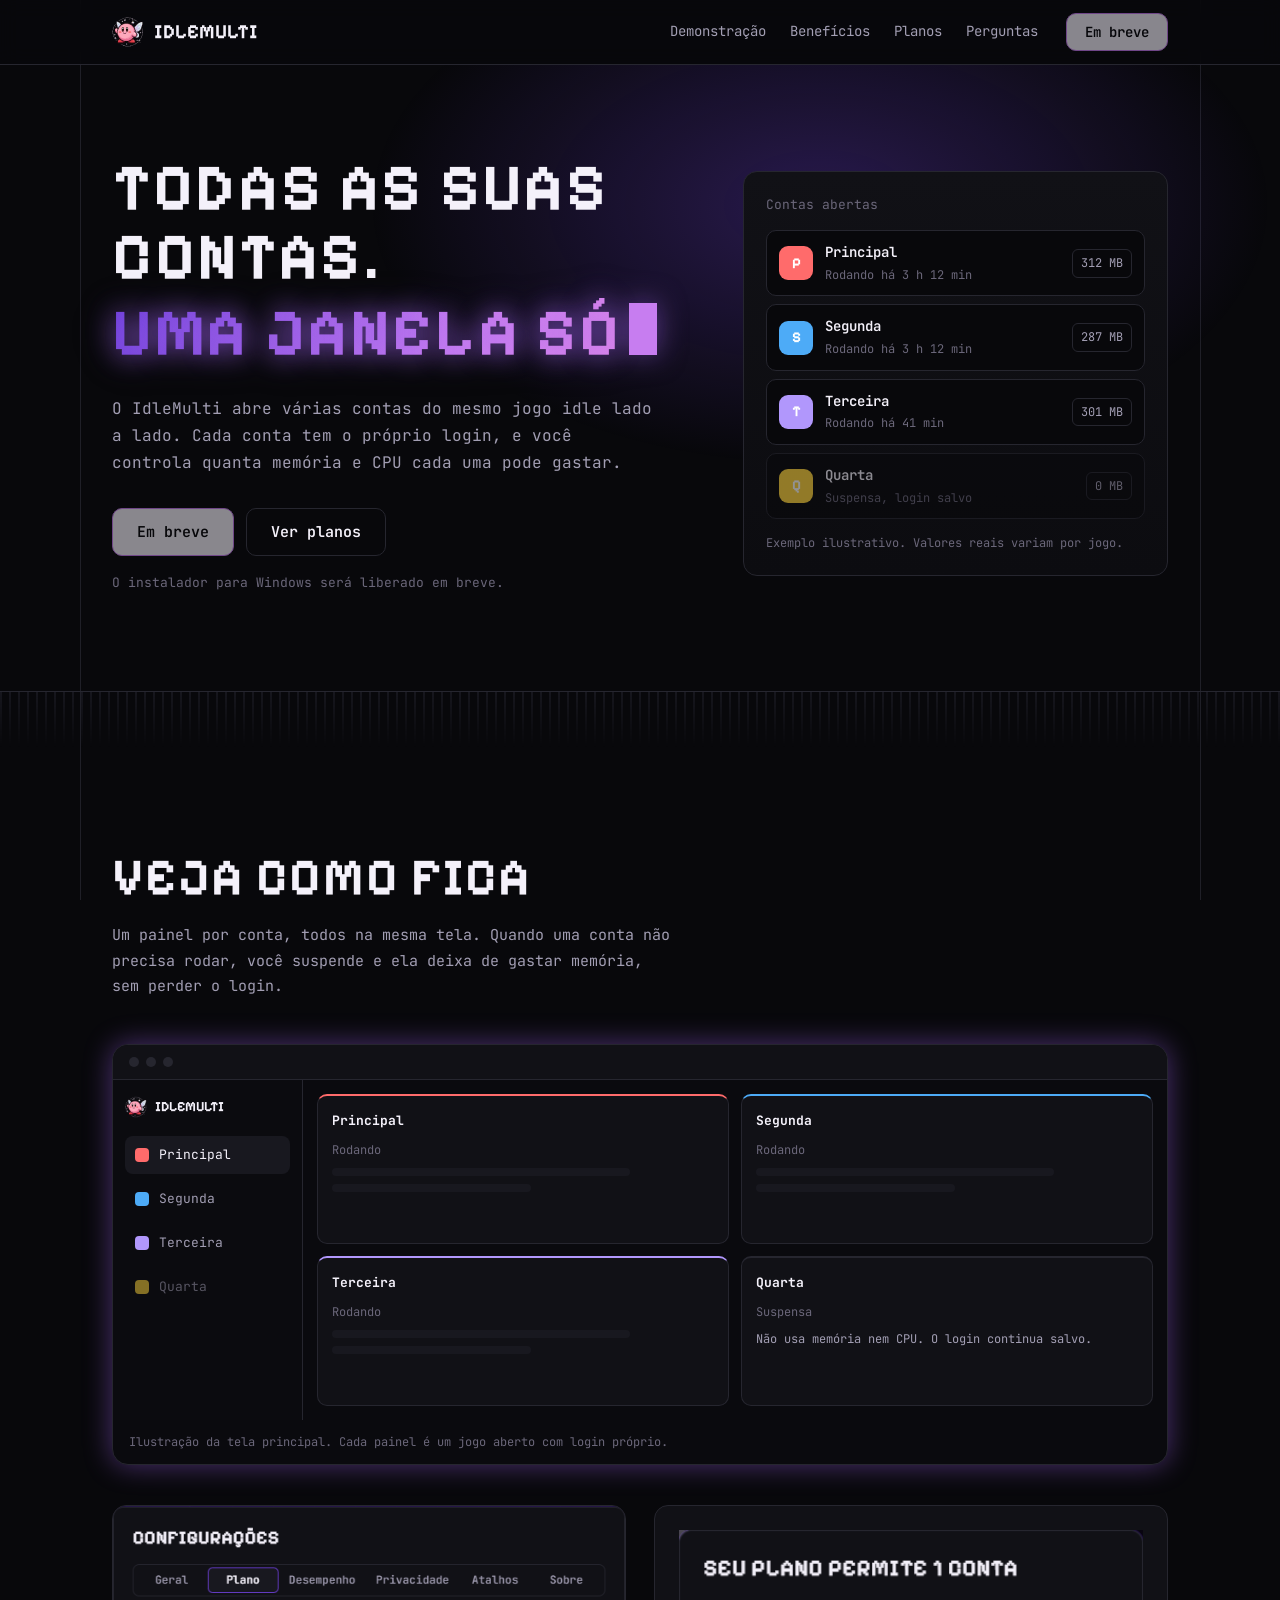
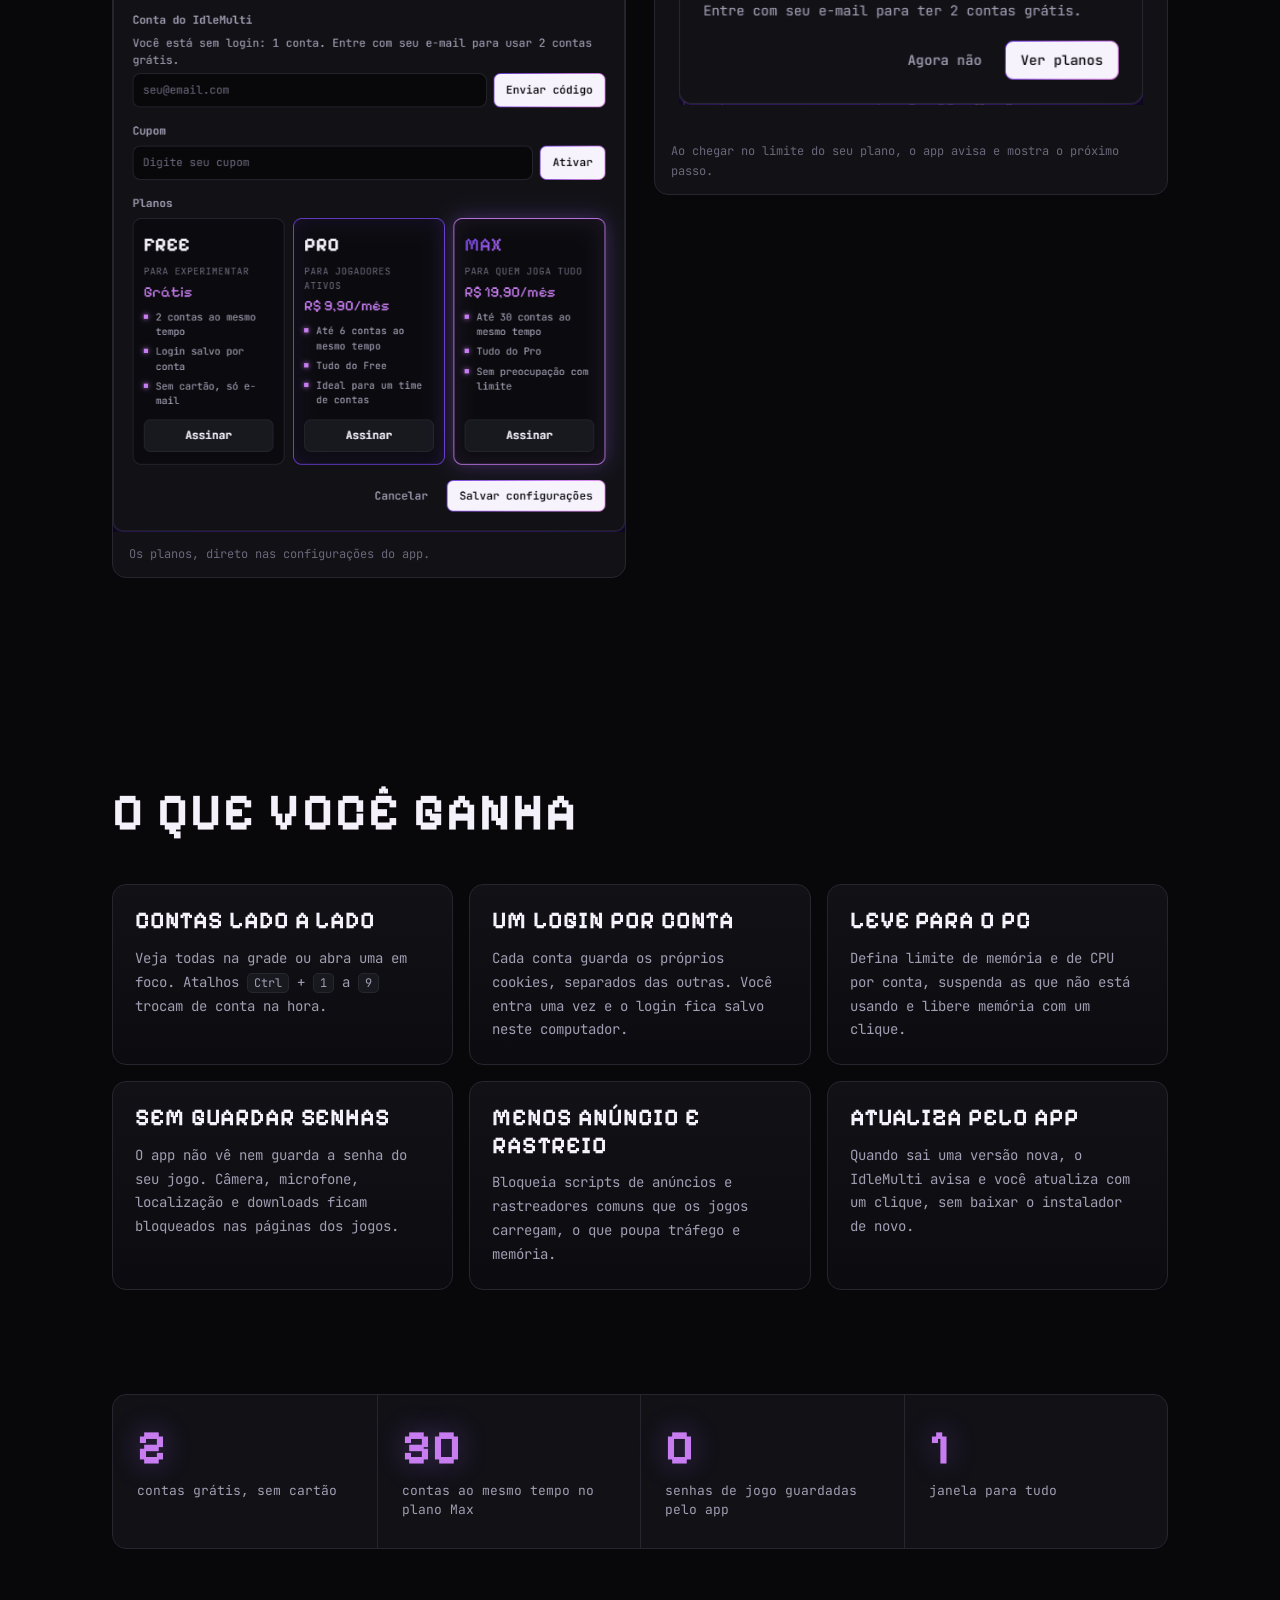
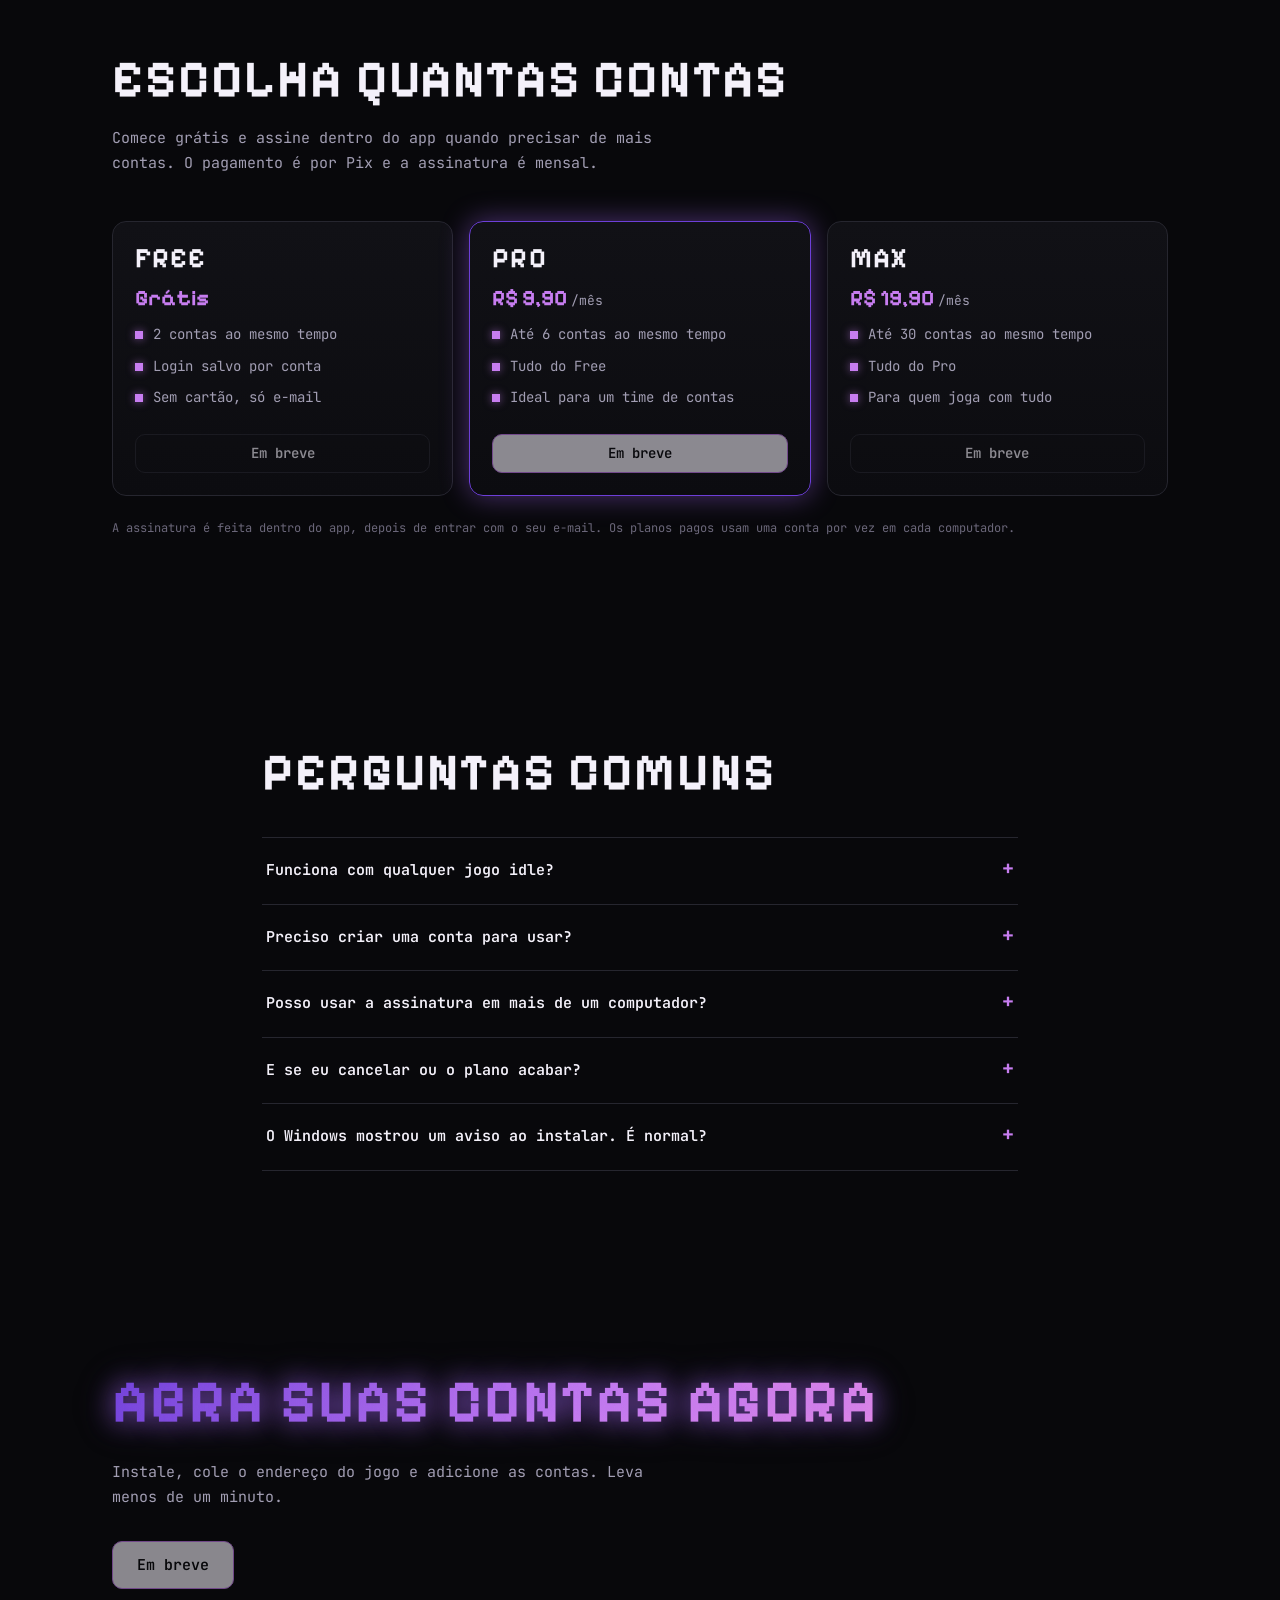
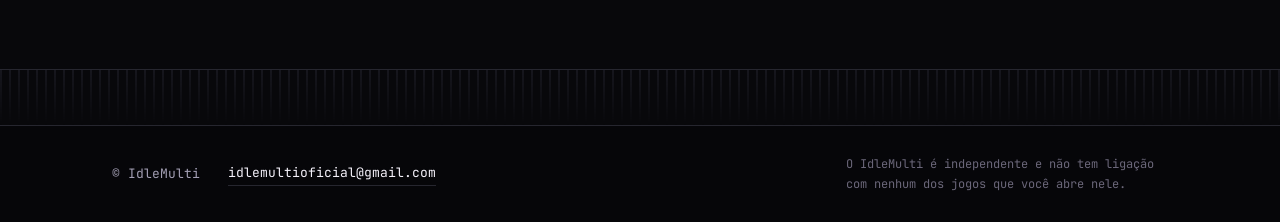
==== public/index.html @ b0f51241 "Servir só a pasta public/ e publicar com wrangler deploy Co-Authored-By: Claude Sonnet 5.5 <noreply@" ====
<!doctype html>
<html lang="pt-BR">
<head>
<meta charset="utf-8">
<meta name="viewport" content="width=device-width, initial-scale=1">
<title>IdleMulti - todas as suas contas de jogos idle numa janela só</title>
<meta name="description" content="IdleMulti roda várias contas do mesmo jogo idle lado a lado, cada uma com login separado, e economiza memória e CPU. Grátis para 2 contas.">
<meta name="theme-color" content="#08080b">
<meta property="og:title" content="IdleMulti - todas as suas contas numa janela só">
<meta property="og:description" content="Várias contas de jogos idle lado a lado, cada uma com login separado. Grátis para 2 contas.">
<meta property="og:image" content="assets/logo.png">
<link rel="icon" href="assets/logo.png" type="image/png">
<link rel="preload" href="assets/fonts/PixelifySans.ttf" as="font" type="font/ttf" crossorigin>
<link rel="stylesheet" href="styles.css">
</head>
<body>

<header class="nav">
  <div class="wrap nav-in">
    <a class="brand" href="#topo" aria-label="IdleMulti, início">
      <img src="assets/logo.png" alt="" width="32" height="32">
      <span>IdleMulti</span>
    </a>
    <nav aria-label="Seções">
      <a href="#demo">Demonstração</a>
      <a href="#beneficios">Benefícios</a>
      <a href="#planos">Planos</a>
      <a href="#faq">Perguntas</a>
    </nav>
    <a class="btn btn-solid js-download" href="#planos">Baixar</a>
  </div>
</header>

<main id="topo">

  <!-- HERO -->
  <section class="hero">
    <div class="wrap hero-in">
      <div class="hero-copy">
        <h1 class="pixel">
          Todas as suas contas.
          <span class="glow">Uma janela só<i class="cursor" aria-hidden="true"></i></span>
        </h1>
        <p class="lead">O IdleMulti abre várias contas do mesmo jogo idle lado a lado. Cada conta tem o próprio login, e você controla quanta memória e CPU cada uma pode gastar.</p>
        <div class="cta-row">
          <a class="btn btn-solid btn-lg js-download" href="#planos"><span class="js-download-label">Baixar para Windows</span></a>
          <a class="btn btn-ghost btn-lg" href="#planos">Ver planos</a>
        </div>
        <p class="note js-download-note">Windows 10 e 11. Grátis para 2 contas, sem cartão.</p>
      </div>

      <aside class="card accounts" aria-label="Exemplo de contas abertas no IdleMulti">
        <p class="card-title">Contas abertas</p>
        <ul class="rows">
          <li><span class="chip" style="--c:#ff6b6b">P</span><span class="r-name">Principal</span><span class="r-meta">Rodando há 3 h 12 min</span><span class="r-val">312 MB</span></li>
          <li><span class="chip" style="--c:#4dabf7">S</span><span class="r-name">Segunda</span><span class="r-meta">Rodando há 3 h 12 min</span><span class="r-val">287 MB</span></li>
          <li><span class="chip" style="--c:#b197fc">T</span><span class="r-name">Terceira</span><span class="r-meta">Rodando há 41 min</span><span class="r-val">301 MB</span></li>
          <li class="is-off"><span class="chip" style="--c:#ffd43b">Q</span><span class="r-name">Quarta</span><span class="r-meta">Suspensa, login salvo</span><span class="r-val">0 MB</span></li>
        </ul>
        <p class="card-foot">Exemplo ilustrativo. Valores reais variam por jogo.</p>
      </aside>
    </div>
    <div class="band" aria-hidden="true"></div>
  </section>

  <!-- DEMONSTRAÇÃO -->
  <section class="sec" id="demo">
    <div class="wrap">
      <h2 class="pixel">Veja como fica</h2>
      <p class="sec-lead">Um painel por conta, todos na mesma tela. Quando uma conta não precisa rodar, você suspende e ela deixa de gastar memória, sem perder o login.</p>

      <figure class="window" aria-label="Ilustração da janela do IdleMulti com quatro contas">
        <div class="win-bar"><span></span><span></span><span></span></div>
        <div class="win-body">
          <div class="win-side">
            <div class="side-brand"><img src="assets/logo.png" alt="" width="22" height="22"> IdleMulti</div>
            <div class="side-item on"><i style="--c:#ff6b6b"></i>Principal</div>
            <div class="side-item"><i style="--c:#4dabf7"></i>Segunda</div>
            <div class="side-item"><i style="--c:#b197fc"></i>Terceira</div>
            <div class="side-item dim"><i style="--c:#ffd43b"></i>Quarta</div>
          </div>
          <div class="win-grid">
            <div class="pane" style="--c:#ff6b6b"><b>Principal</b><span>Rodando</span><em></em><em></em></div>
            <div class="pane" style="--c:#4dabf7"><b>Segunda</b><span>Rodando</span><em></em><em></em></div>
            <div class="pane" style="--c:#b197fc"><b>Terceira</b><span>Rodando</span><em></em><em></em></div>
            <div class="pane off" style="--c:#ffd43b"><b>Quarta</b><span>Suspensa</span><p>Não usa memória nem CPU. O login continua salvo.</p></div>
          </div>
        </div>
        <figcaption>Ilustração da tela principal. Cada painel é um jogo aberto com login próprio.</figcaption>
      </figure>

      <div class="shots">
        <figure>
          <img src="assets/app-plano.png" alt="Captura do IdleMulti mostrando a guia Plano com os planos Free, Pro e Max" width="600" height="734" loading="lazy">
          <figcaption>Os planos, direto nas configurações do app.</figcaption>
        </figure>
        <figure>
          <img src="assets/app-limite.png" alt="Captura do aviso de limite de contas do IdleMulti" width="440" height="165" loading="lazy">
          <figcaption>Ao chegar no limite do seu plano, o app avisa e mostra o próximo passo.</figcaption>
        </figure>
      </div>
    </div>
  </section>

  <!-- BENEFÍCIOS -->
  <section class="sec" id="beneficios">
    <div class="wrap">
      <h2 class="pixel">O que você ganha</h2>
      <div class="grid3">
        <article class="card feat">
          <h3 class="pixel">Contas lado a lado</h3>
          <p>Veja todas na grade ou abra uma em foco. Atalhos <kbd>Ctrl</kbd> + <kbd>1</kbd> a <kbd>9</kbd> trocam de conta na hora.</p>
        </article>
        <article class="card feat">
          <h3 class="pixel">Um login por conta</h3>
          <p>Cada conta guarda os próprios cookies, separados das outras. Você entra uma vez e o login fica salvo neste computador.</p>
        </article>
        <article class="card feat">
          <h3 class="pixel">Leve para o PC</h3>
          <p>Defina limite de memória e de CPU por conta, suspenda as que não está usando e libere memória com um clique.</p>
        </article>
        <article class="card feat">
          <h3 class="pixel">Sem guardar senhas</h3>
          <p>O app não vê nem guarda a senha do seu jogo. Câmera, microfone, localização e downloads ficam bloqueados nas páginas dos jogos.</p>
        </article>
        <article class="card feat">
          <h3 class="pixel">Menos anúncio e rastreio</h3>
          <p>Bloqueia scripts de anúncios e rastreadores comuns que os jogos carregam, o que poupa tráfego e memória.</p>
        </article>
        <article class="card feat">
          <h3 class="pixel">Atualiza pelo app</h3>
          <p>Quando sai uma versão nova, o IdleMulti avisa e você atualiza com um clique, sem baixar o instalador de novo.</p>
        </article>
      </div>
    </div>
  </section>

  <!-- PROVA SOCIAL: só fatos verificáveis do produto. Quando houver depoimentos reais, remova o atributo hidden do bloco abaixo. -->
  <section class="sec proof" aria-label="O IdleMulti em números">
    <div class="wrap">
      <dl class="facts">
        <div><dt class="pixel">2</dt><dd>contas grátis, sem cartão</dd></div>
        <div><dt class="pixel">30</dt><dd>contas ao mesmo tempo no plano Max</dd></div>
        <div><dt class="pixel">0</dt><dd>senhas de jogo guardadas pelo app</dd></div>
        <div><dt class="pixel">1</dt><dd>janela para tudo</dd></div>
      </dl>
      <div class="quotes" hidden>
        <!-- Exemplo de depoimento real, para usar no futuro:
        <blockquote><p>“Texto do depoimento.”</p><footer>Nome, jogo que joga</footer></blockquote> -->
      </div>
    </div>
  </section>

  <!-- PLANOS -->
  <section class="sec" id="planos">
    <div class="wrap">
      <h2 class="pixel">Escolha quantas contas</h2>
      <p class="sec-lead">Comece grátis e assine dentro do app quando precisar de mais contas. O pagamento é por Pix e a assinatura é mensal.</p>
      <div class="grid3 plans">
        <article class="card plan">
          <h3 class="pixel">Free</h3>
          <p class="price">Grátis</p>
          <ul class="ticks">
            <li>2 contas ao mesmo tempo</li>
            <li>Login salvo por conta</li>
            <li>Sem cartão, só e-mail</li>
          </ul>
          <a class="btn btn-ghost js-download" href="#planos"><span class="js-download-label">Baixar</span></a>
        </article>
        <article class="card plan hot">
          <h3 class="pixel">Pro</h3>
          <p class="price">R$ 9,90<small>/mês</small></p>
          <ul class="ticks">
            <li>Até 6 contas ao mesmo tempo</li>
            <li>Tudo do Free</li>
            <li>Ideal para um time de contas</li>
          </ul>
          <a class="btn btn-solid js-download" href="#planos"><span class="js-download-label">Baixar</span></a>
        </article>
        <article class="card plan">
          <h3 class="pixel">Max</h3>
          <p class="price">R$ 19,90<small>/mês</small></p>
          <ul class="ticks">
            <li>Até 30 contas ao mesmo tempo</li>
            <li>Tudo do Pro</li>
            <li>Para quem joga com tudo</li>
          </ul>
          <a class="btn btn-ghost js-download" href="#planos"><span class="js-download-label">Baixar</span></a>
        </article>
      </div>
      <p class="fine">A assinatura é feita dentro do app, depois de entrar com o seu e-mail. Os planos pagos usam uma conta por vez em cada computador.</p>
    </div>
  </section>

  <!-- FAQ -->
  <section class="sec" id="faq">
    <div class="wrap narrow">
      <h2 class="pixel">Perguntas comuns</h2>
      <details>
        <summary>Funciona com qualquer jogo idle?</summary>
        <p>Funciona com jogos que rodam no navegador. Você cola o endereço do jogo nas configurações e todas as contas abrem nele.</p>
      </details>
      <details>
        <summary>Preciso criar uma conta para usar?</summary>
        <p>Sem login você usa 1 conta. Entrando com seu e-mail (você recebe um código, sem senha) liberam-se as 2 contas grátis.</p>
      </details>
      <details>
        <summary>Posso usar a assinatura em mais de um computador?</summary>
        <p>Pode instalar em quantos quiser e entrar com o mesmo e-mail, mas os planos pagos funcionam em um computador por vez. Ao entrar em outro, o anterior volta para o limite do Free, sem perder nenhum login.</p>
      </details>
      <details>
        <summary>E se eu cancelar ou o plano acabar?</summary>
        <p>A assinatura vale até o fim do período pago. Depois, as contas acima do limite ficam suspensas e travadas. Nada é apagado e o login de cada uma continua salvo.</p>
      </details>
      <details>
        <summary>O Windows mostrou um aviso ao instalar. É normal?</summary>
        <p>O instalador ainda não tem assinatura digital paga, então o Windows pode pedir confirmação na primeira vez. Escolha “Mais informações” e depois “Executar assim mesmo”.</p>
      </details>
    </div>
  </section>

  <!-- CTA FINAL -->
  <section class="final">
    <div class="wrap final-in">
      <h2 class="pixel glow">Abra suas contas agora</h2>
      <p class="sec-lead">Instale, cole o endereço do jogo e adicione as contas. Leva menos de um minuto.</p>
      <a class="btn btn-solid btn-lg js-download" href="#planos"><span class="js-download-label">Baixar para Windows</span></a>
    </div>
    <div class="band" aria-hidden="true"></div>
  </section>
</main>

<footer class="foot">
  <div class="wrap foot-in">
    <span>© IdleMulti</span>
    <a href="mailto:idlemultioficial@gmail.com">idlemultioficial@gmail.com</a>
    <span class="fine">O IdleMulti é independente e não tem ligação com nenhum dos jogos que você abre nele.</span>
  </div>
</footer>

<script src="main.js" defer></script>
</body>
</html>
---- public/styles.css ----
@font-face { font-family: "Pixelify Sans"; src: url("assets/fonts/PixelifySans.ttf") format("truetype"); font-weight: 400 700; font-display: swap; }
@font-face { font-family: "JetBrains Mono"; src: url("assets/fonts/JetBrainsMono.ttf") format("truetype"); font-weight: 100 800; font-display: swap; }

:root {
  --bg: #08080b;
  --surface: #111116;
  --raised: #18181f;
  --line: #26262f;
  --text: #f4f1fa;
  --muted: #a29eb3;
  --faint: #6b677a;
  --ring: #c77df0;
  --ring-deep: #6d3fd8;
  --grad: linear-gradient(120deg, #6d3fd8, #c77df0 60%, #e48ae6);
  --glow: 0 0 28px rgba(160, 100, 240, .45);
  --font-pixel: "Pixelify Sans", "JetBrains Mono", monospace;
  --font-mono: "JetBrains Mono", ui-monospace, "Cascadia Mono", Consolas, monospace;
  --col: 1120px;
}

* { box-sizing: border-box; margin: 0; }
html { background: var(--bg); scroll-behavior: smooth; scroll-padding-top: 76px; }
body {
  color: var(--text); font: 400 15px/1.7 var(--font-mono);
  -webkit-font-smoothing: antialiased; min-width: 320px;
}
/* Linhas de grade verticais nas bordas da coluna, como na referência */
body::before {
  content: ""; position: fixed; inset: 0; z-index: -1; pointer-events: none;
  background:
    linear-gradient(var(--line), var(--line)) calc(50% - var(--col) / 2) 0 / 1px 100% no-repeat,
    linear-gradient(var(--line), var(--line)) calc(50% + var(--col) / 2) 0 / 1px 100% no-repeat;
  opacity: .8;
}
img { display: block; max-width: 100%; height: auto; }
a { color: inherit; }
kbd { padding: 1px 6px; font: inherit; font-size: .85em; border: 1px solid var(--line); border-radius: 5px; background: var(--raised); }
:focus-visible { outline: 2px solid var(--ring); outline-offset: 3px; border-radius: 6px; }

.wrap { width: 100%; max-width: var(--col); margin-inline: auto; padding-inline: 32px; }
.narrow { max-width: 820px; }

/* Títulos em pixel, maiúsculas */
.pixel { font-family: var(--font-pixel); font-weight: 700; text-transform: uppercase; line-height: 1.05; letter-spacing: .04em; }
.glow {
  color: var(--ring); text-shadow: var(--glow);
  background: var(--grad); -webkit-background-clip: text; background-clip: text; -webkit-text-fill-color: transparent;
  filter: drop-shadow(0 0 14px rgba(160, 100, 240, .5));
}

/* Botões */
.btn {
  display: inline-flex; align-items: center; justify-content: center; gap: 8px;
  padding: 10px 18px; border: 1px solid var(--line); border-radius: 10px;
  font: 600 14px/1.2 var(--font-mono); text-decoration: none; color: var(--text);
  background: transparent; cursor: pointer; transition: background .15s, border-color .15s, box-shadow .15s;
}
.btn-lg { padding: 14px 24px; font-size: 15px; }
.btn-solid { background: var(--text); color: var(--bg); border-color: var(--ring); box-shadow: 0 0 0 0 rgba(199, 125, 240, 0); }
.btn-solid:hover { background: #fff; box-shadow: var(--glow); }
.btn-ghost:hover { border-color: var(--ring); background: var(--surface); }
.btn[aria-disabled="true"] { opacity: .55; pointer-events: none; }

/* Navegação */
.nav { position: sticky; top: 0; z-index: 10; background: rgba(8, 8, 11, .82); backdrop-filter: blur(10px); border-bottom: 1px solid var(--line); }
.nav-in { display: flex; align-items: center; gap: 28px; height: 64px; }
.brand { display: flex; align-items: center; gap: 10px; text-decoration: none; font: 700 20px/1 var(--font-pixel); text-transform: uppercase; }
.brand img { border-radius: 8px; }
.nav nav { display: flex; gap: 24px; margin-left: auto; }
.nav nav a { color: var(--muted); text-decoration: none; font-size: 14px; }
.nav nav a:hover { color: var(--text); }

/* Hero */
.hero { position: relative; padding-top: 88px; overflow: hidden; }
.hero::after {
  content: ""; position: absolute; z-index: -1; top: -120px; left: 50%; width: 900px; height: 520px; translate: -30% 0;
  background: radial-gradient(closest-side, rgba(109, 63, 216, .32), transparent); pointer-events: none;
}
.hero-in { display: grid; grid-template-columns: minmax(0, 1.15fr) minmax(0, .85fr); gap: 56px; align-items: center; padding-bottom: 96px; }
.hero h1 { font-size: clamp(34px, 5.6vw, 66px); }
.hero h1 .glow { display: block; margin-top: 6px; white-space: nowrap; }
.cursor { display: inline-block; width: .42em; height: .78em; margin-left: .12em; background: var(--ring); vertical-align: -.02em; animation: blink 1.1s steps(1) infinite; -webkit-text-fill-color: initial; }
@keyframes blink { 50% { opacity: 0; } }
.lead { max-width: 54ch; margin-top: 28px; color: var(--muted); font-size: 16px; }
.cta-row { display: flex; flex-wrap: wrap; gap: 12px; margin-top: 32px; }
.note { margin-top: 16px; color: var(--faint); font-size: 13px; }

/* Faixa listrada da referência */
.band {
  height: 56px; border-top: 1px solid var(--line);
  background: repeating-linear-gradient(90deg, #17171e 0 2px, transparent 2px 9px);
  -webkit-mask-image: linear-gradient(180deg, #000, transparent); mask-image: linear-gradient(180deg, #000, transparent);
}

/* Cards */
.card { background: linear-gradient(180deg, var(--surface), #0c0c10); border: 1px solid var(--line); border-radius: 14px; padding: 22px; }
.card-title { color: var(--faint); font-size: 13px; margin-bottom: 14px; }
.card-foot { margin-top: 14px; color: var(--faint); font-size: 12px; }

/* Lista de contas (hero) */
.rows { list-style: none; padding: 0; display: grid; gap: 8px; }
.rows li {
  display: grid; grid-template-columns: 34px 1fr auto; grid-template-areas: "chip name val" "chip meta val"; column-gap: 12px; align-items: center;
  padding: 10px 12px; border: 1px solid var(--line); border-radius: 10px; background: var(--bg);
  animation: rise .5s both;
}
.rows li:nth-child(2) { animation-delay: .12s; }
.rows li:nth-child(3) { animation-delay: .24s; }
.rows li:nth-child(4) { animation-delay: .36s; }
@keyframes rise { from { opacity: 0; transform: translateY(8px); } }
.chip { grid-area: chip; display: grid; place-items: center; width: 34px; height: 34px; border-radius: 9px; color: #fff; font: 700 15px/1 var(--font-pixel); background: var(--c); }
.r-name { grid-area: name; font-weight: 600; font-size: 14px; }
.r-meta { grid-area: meta; color: var(--faint); font-size: 12px; }
.r-val { grid-area: val; padding: 3px 8px; border: 1px solid var(--line); border-radius: 6px; color: var(--muted); font-size: 12px; }
.is-off { opacity: .55; }

/* Seções */
.sec { padding-block: 104px; }
.sec h2 { font-size: clamp(30px, 4.4vw, 52px); }
.sec-lead { max-width: 62ch; margin-top: 18px; color: var(--muted); }

/* Demonstração */
.window { margin-top: 44px; border: 1px solid var(--line); border-radius: 16px; background: #0a0a0e; box-shadow: var(--glow); overflow: hidden; }
.win-bar { display: flex; gap: 7px; padding: 12px 16px; border-bottom: 1px solid var(--line); background: var(--surface); }
.win-bar span { width: 10px; height: 10px; border-radius: 50%; background: var(--line); }
.win-body { display: grid; grid-template-columns: 190px 1fr; min-height: 340px; }
.win-side { padding: 16px 12px; border-right: 1px solid var(--line); background: #0b0b0f; display: grid; align-content: start; gap: 6px; }
.side-brand { display: flex; align-items: center; gap: 8px; margin-bottom: 12px; font: 700 14px/1 var(--font-pixel); text-transform: uppercase; }
.side-item { display: flex; align-items: center; gap: 10px; padding: 8px 10px; border-radius: 8px; color: var(--muted); font-size: 13px; }
.side-item.on { background: var(--raised); color: var(--text); }
.side-item.dim { opacity: .5; }
.side-item i { width: 14px; height: 14px; border-radius: 4px; background: var(--c); }
.win-grid { display: grid; grid-template-columns: 1fr 1fr; grid-auto-rows: 1fr; gap: 12px; padding: 14px; }
.pane { position: relative; display: grid; align-content: start; gap: 8px; padding: 14px; border: 1px solid var(--line); border-top: 2px solid var(--c); border-radius: 10px; background: var(--surface); }
.pane b { font-size: 13px; }
.pane span { color: var(--faint); font-size: 12px; }
.pane em { display: block; height: 8px; border-radius: 4px; background: var(--raised); }
.pane em:first-of-type { width: 78%; }
.pane em:last-of-type { width: 52%; }
.pane.off { border-top-color: var(--line); }
.pane.off p { color: var(--muted); font-size: 12px; line-height: 1.5; }
.window figcaption, .shots figcaption { padding: 12px 16px; color: var(--faint); font-size: 12px; }
.shots { display: grid; grid-template-columns: minmax(0, 1fr) minmax(0, 1fr); gap: 28px; margin-top: 40px; align-items: start; }
.shots figure { border: 1px solid var(--line); border-radius: 14px; background: var(--surface); overflow: hidden; }
.shots img { width: 100%; }
.shots figure:last-child img { padding: 24px; }

/* Benefícios */
.grid3 { display: grid; grid-template-columns: repeat(3, minmax(0, 1fr)); gap: 16px; margin-top: 44px; }
.feat h3 { font-size: 24px; margin-bottom: 12px; line-height: 1.15; }
.feat p { color: var(--muted); font-size: 14px; }
.feat { transition: border-color .2s; }
.feat:hover { border-color: var(--ring-deep); }

/* Prova social */
.proof { padding-block: 0; }
.facts { display: grid; grid-template-columns: repeat(4, minmax(0, 1fr)); border: 1px solid var(--line); border-radius: 14px; background: var(--surface); }
.facts div { padding: 28px 24px; border-left: 1px solid var(--line); }
.facts div:first-child { border-left: 0; }
.facts dt { font-size: 48px; color: var(--ring); text-shadow: var(--glow); }
.facts dd { margin-top: 8px; color: var(--muted); font-size: 13px; line-height: 1.5; }
.quotes { margin-top: 24px; }

/* Planos */
.plans { align-items: stretch; }
.plan { display: grid; align-content: start; gap: 14px; }
.plan h3 { font-size: 28px; }
.price { font: 700 22px/1 var(--font-pixel); color: var(--ring); }
.price small { margin-left: 4px; color: var(--muted); font: 400 13px var(--font-mono); }
.ticks { list-style: none; padding: 0; display: grid; gap: 8px; margin-bottom: 10px; color: var(--muted); font-size: 14px; }
.ticks li { display: flex; gap: 10px; }
.ticks li::before { content: ""; flex: none; width: 8px; height: 8px; margin-top: 8px; background: var(--ring); box-shadow: 0 0 8px rgba(199, 125, 240, .6); }
.plan .btn { margin-top: auto; }
.plan.hot { border-color: var(--ring-deep); box-shadow: var(--glow); }
.fine { margin-top: 22px; color: var(--faint); font-size: 12px; }

/* FAQ */
details { border-bottom: 1px solid var(--line); }
details:first-of-type { margin-top: 36px; border-top: 1px solid var(--line); }
summary { display: flex; justify-content: space-between; gap: 16px; padding: 20px 4px; cursor: pointer; list-style: none; font-weight: 600; }
summary::-webkit-details-marker { display: none; }
summary::after { content: "+"; flex: none; color: var(--ring); font-size: 20px; line-height: 1; }
details[open] summary::after { content: "\2212"; }
details p { padding: 0 4px 22px; max-width: 64ch; color: var(--muted); }

/* CTA final */
.final { position: relative; text-align: left; padding-top: 24px; }
.final-in { padding-block: 72px 80px; display: grid; justify-items: start; gap: 8px; }
.final h2 { font-size: clamp(32px, 5vw, 60px); }
.final .btn { margin-top: 22px; }

/* Rodapé */
.foot { border-top: 1px solid var(--line); background: #060609; }
.foot-in { display: flex; flex-wrap: wrap; align-items: center; gap: 12px 28px; padding-block: 28px; color: var(--muted); font-size: 13px; }
.foot-in a { color: var(--text); text-decoration: none; border-bottom: 1px solid var(--line); }
.foot-in .fine { margin: 0 0 0 auto; max-width: 46ch; }

/* Responsivo */
@media (max-width: 960px) {
  .hero-in { grid-template-columns: 1fr; gap: 44px; padding-bottom: 72px; }
  .grid3 { grid-template-columns: 1fr; }
  .facts { grid-template-columns: repeat(2, minmax(0, 1fr)); }
  .facts div:nth-child(3) { border-left: 0; }
  .facts div:nth-child(n + 3) { border-top: 1px solid var(--line); }
  .shots { grid-template-columns: 1fr; }
  .foot-in .fine { margin-left: 0; }
}
@media (max-width: 720px) {
  .wrap { padding-inline: 20px; }
  body::before { display: none; }
  .nav nav { display: none; }
  .nav .btn { margin-left: auto; }
  .hero { padding-top: 56px; }
  .sec { padding-block: 72px; }
  .win-body { grid-template-columns: 1fr; }
  .win-side { display: none; }
  .win-grid { grid-template-columns: 1fr; }
}

@media (prefers-reduced-motion: reduce) {
  html { scroll-behavior: auto; }
  .cursor { animation: none; }
  .rows li { animation: none; }
  * { transition: none !important; }
}
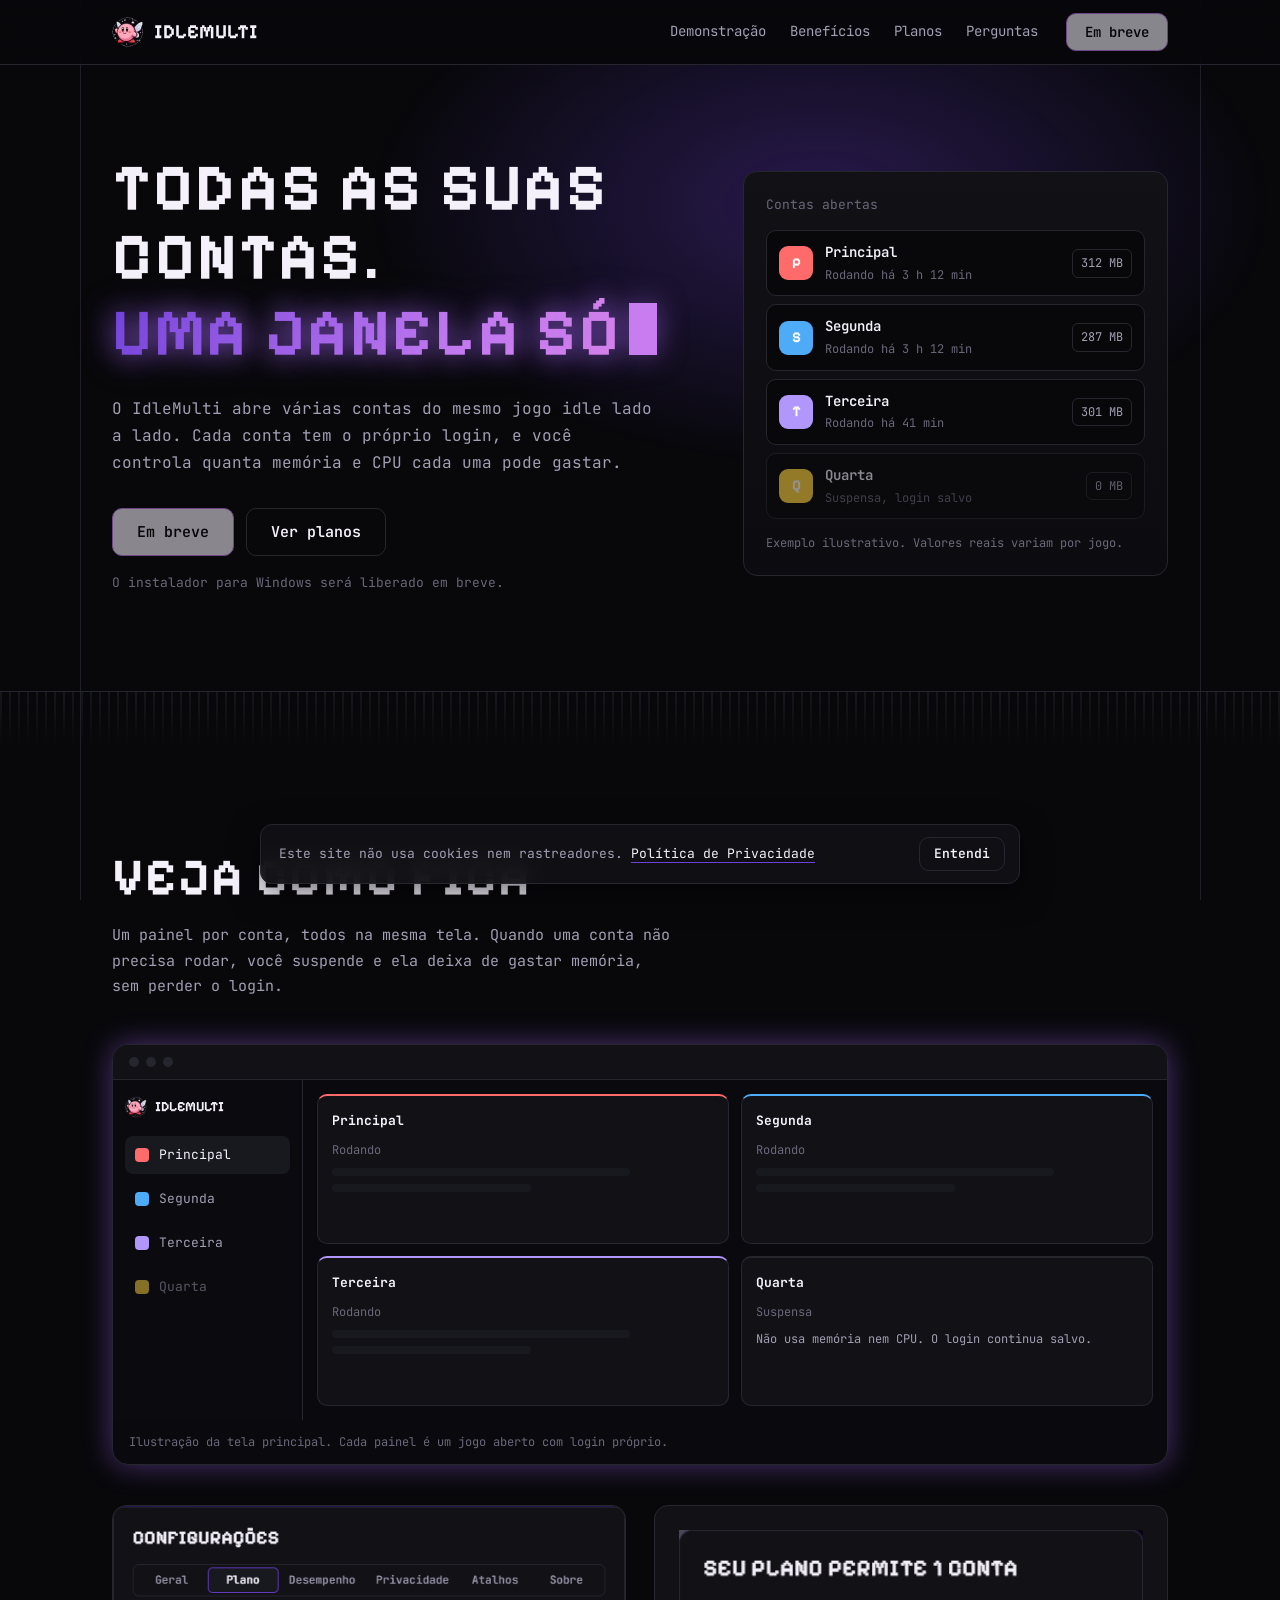
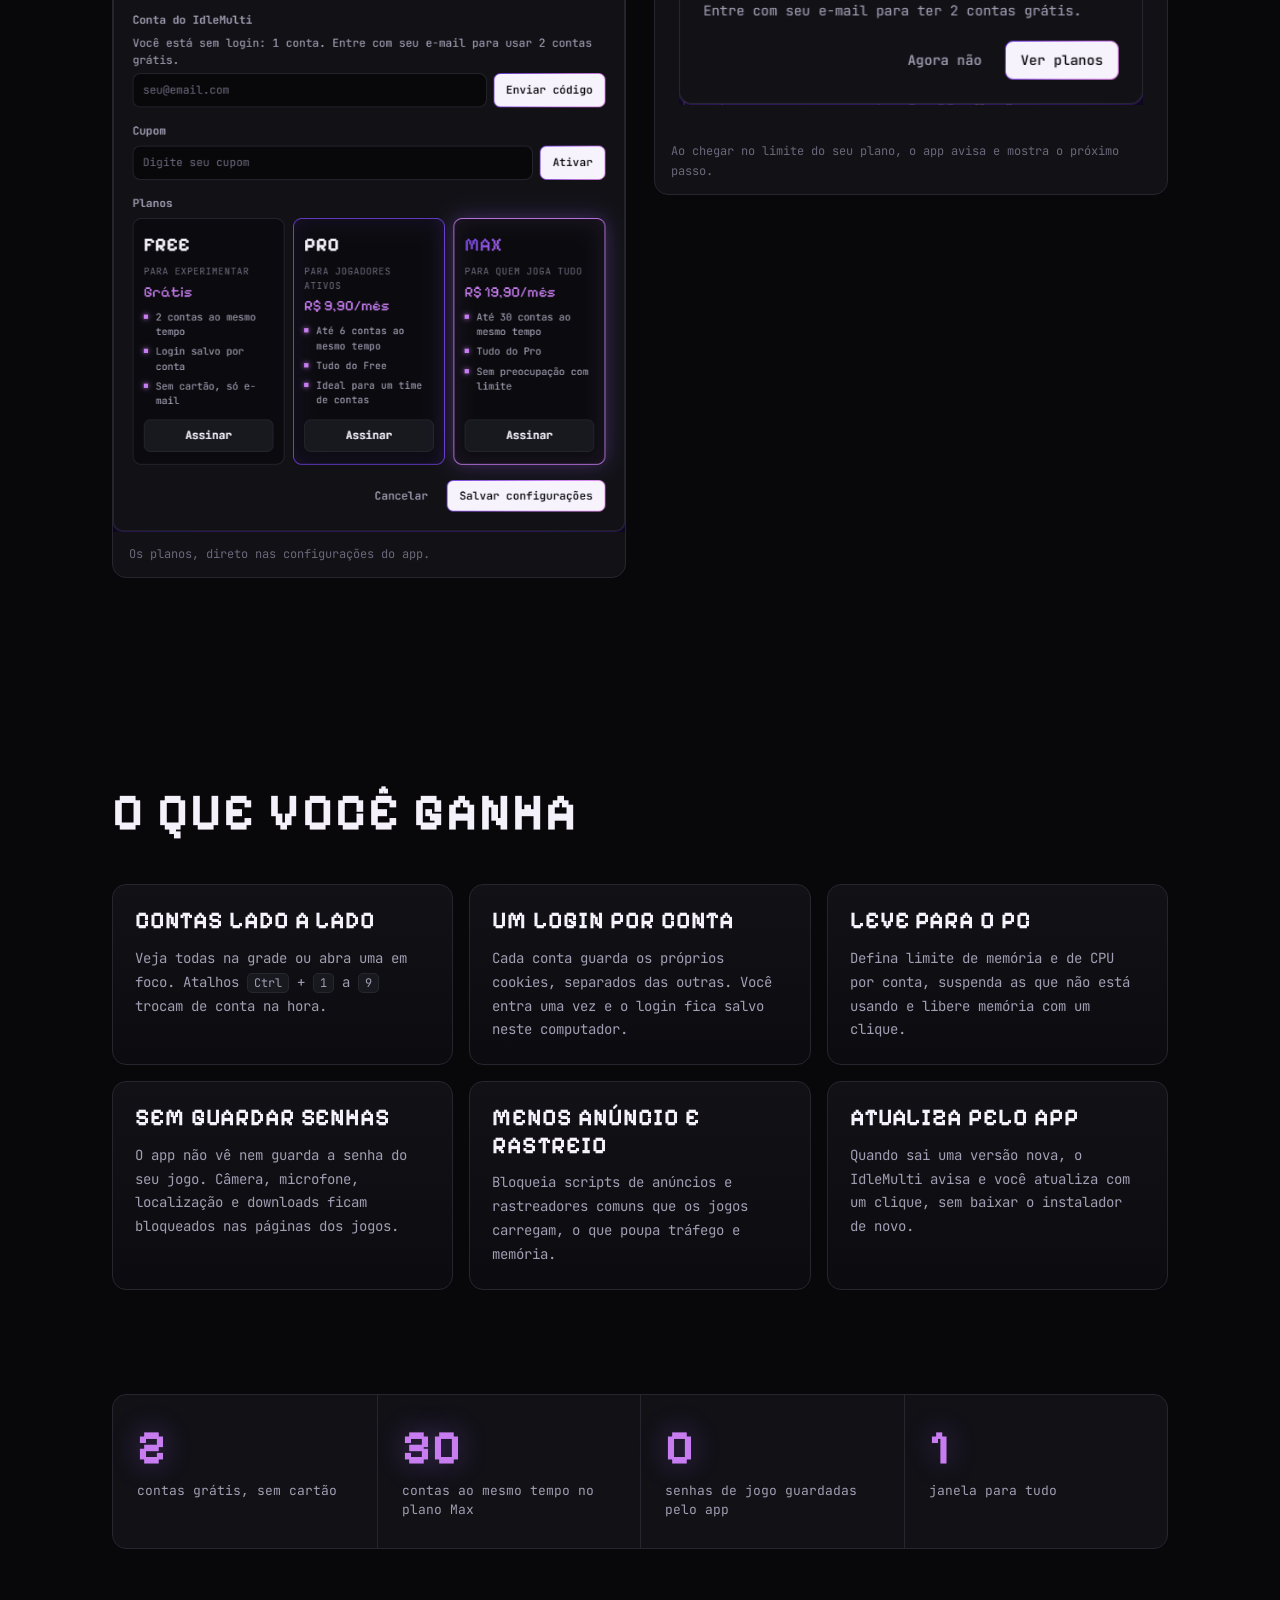
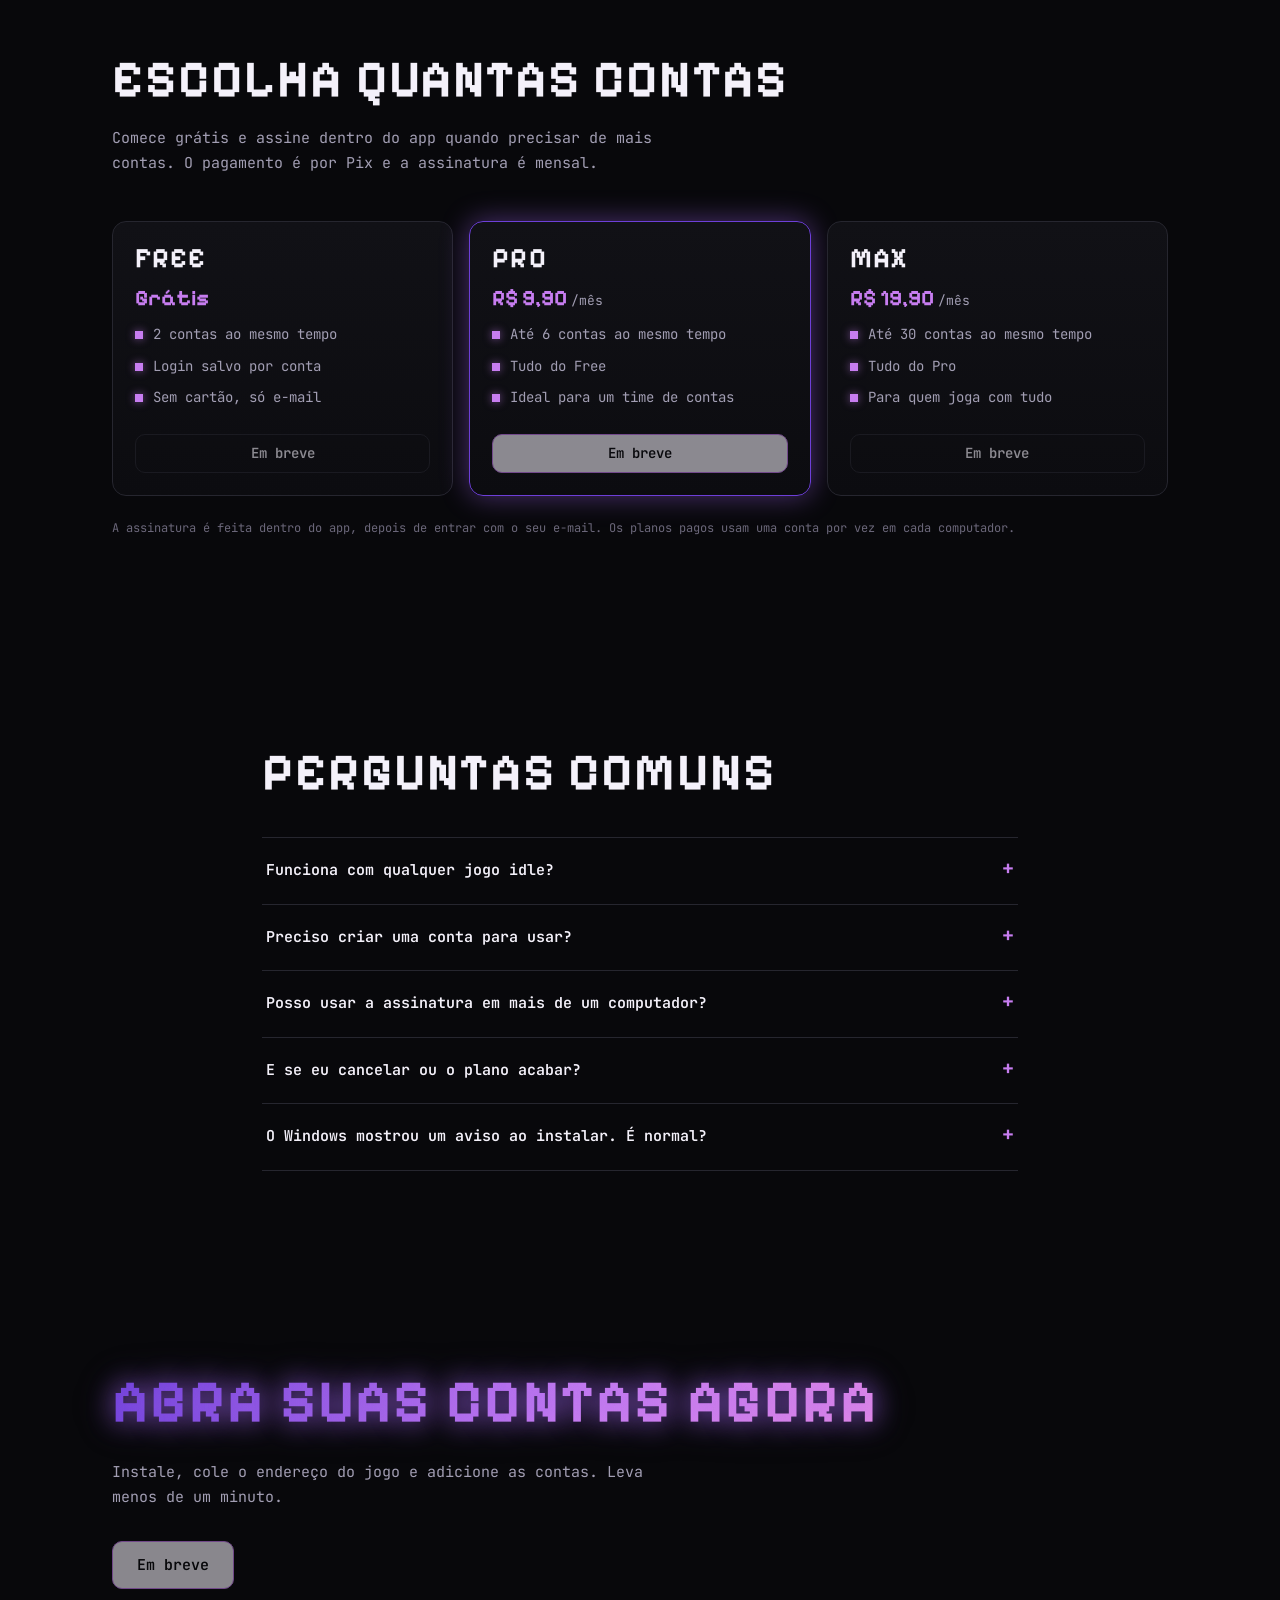
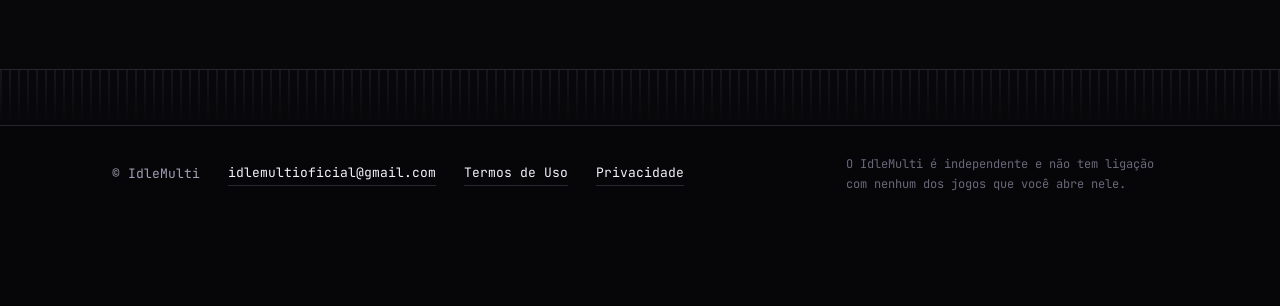
==== commit e6c566ff: "Termos de Uso e Política de Privacidade (versão 2026-10-21), links no rodapé e estilos do aviso e do" ====
--- a/public/index.html
+++ b/public/index.html
@@ -52,10 +52,10 @@
       <aside class="card accounts" aria-label="Exemplo de contas abertas no IdleMulti">
         <p class="card-title">Contas abertas</p>
         <ul class="rows">
-          <li><span class="chip" style="--c:#ff6b6b">P</span><span class="r-name">Principal</span><span class="r-meta">Rodando há 3 h 12 min</span><span class="r-val">312 MB</span></li>
-          <li><span class="chip" style="--c:#4dabf7">S</span><span class="r-name">Segunda</span><span class="r-meta">Rodando há 3 h 12 min</span><span class="r-val">287 MB</span></li>
-          <li><span class="chip" style="--c:#b197fc">T</span><span class="r-name">Terceira</span><span class="r-meta">Rodando há 41 min</span><span class="r-val">301 MB</span></li>
-          <li class="is-off"><span class="chip" style="--c:#ffd43b">Q</span><span class="r-name">Quarta</span><span class="r-meta">Suspensa, login salvo</span><span class="r-val">0 MB</span></li>
+          <li><span class="chip c-red">P</span><span class="r-name">Principal</span><span class="r-meta">Rodando há 3 h 12 min</span><span class="r-val">312 MB</span></li>
+          <li><span class="chip c-blue">S</span><span class="r-name">Segunda</span><span class="r-meta">Rodando há 3 h 12 min</span><span class="r-val">287 MB</span></li>
+          <li><span class="chip c-violet">T</span><span class="r-name">Terceira</span><span class="r-meta">Rodando há 41 min</span><span class="r-val">301 MB</span></li>
+          <li class="is-off"><span class="chip c-yellow">Q</span><span class="r-name">Quarta</span><span class="r-meta">Suspensa, login salvo</span><span class="r-val">0 MB</span></li>
         </ul>
         <p class="card-foot">Exemplo ilustrativo. Valores reais variam por jogo.</p>
       </aside>
@@ -74,16 +74,16 @@
         <div class="win-body">
           <div class="win-side">
             <div class="side-brand"><img src="assets/logo.png" alt="" width="22" height="22"> IdleMulti</div>
-            <div class="side-item on"><i style="--c:#ff6b6b"></i>Principal</div>
-            <div class="side-item"><i style="--c:#4dabf7"></i>Segunda</div>
-            <div class="side-item"><i style="--c:#b197fc"></i>Terceira</div>
-            <div class="side-item dim"><i style="--c:#ffd43b"></i>Quarta</div>
+            <div class="side-item on"><i class="c-red"></i>Principal</div>
+            <div class="side-item"><i class="c-blue"></i>Segunda</div>
+            <div class="side-item"><i class="c-violet"></i>Terceira</div>
+            <div class="side-item dim"><i class="c-yellow"></i>Quarta</div>
           </div>
           <div class="win-grid">
-            <div class="pane" style="--c:#ff6b6b"><b>Principal</b><span>Rodando</span><em></em><em></em></div>
-            <div class="pane" style="--c:#4dabf7"><b>Segunda</b><span>Rodando</span><em></em><em></em></div>
-            <div class="pane" style="--c:#b197fc"><b>Terceira</b><span>Rodando</span><em></em><em></em></div>
-            <div class="pane off" style="--c:#ffd43b"><b>Quarta</b><span>Suspensa</span><p>Não usa memória nem CPU. O login continua salvo.</p></div>
+            <div class="pane c-red"><b>Principal</b><span>Rodando</span><em></em><em></em></div>
+            <div class="pane c-blue"><b>Segunda</b><span>Rodando</span><em></em><em></em></div>
+            <div class="pane c-violet"><b>Terceira</b><span>Rodando</span><em></em><em></em></div>
+            <div class="pane off c-yellow"><b>Quarta</b><span>Suspensa</span><p>Não usa memória nem CPU. O login continua salvo.</p></div>
           </div>
         </div>
         <figcaption>Ilustração da tela principal. Cada painel é um jogo aberto com login próprio.</figcaption>
@@ -234,6 +234,8 @@
   <div class="wrap foot-in">
     <span>© IdleMulti</span>
     <a href="mailto:idlemultioficial@gmail.com">idlemultioficial@gmail.com</a>
+    <a href="/termos.html">Termos de Uso</a>
+    <a href="/privacidade.html">Privacidade</a>
     <span class="fine">O IdleMulti é independente e não tem ligação com nenhum dos jogos que você abre nele.</span>
   </div>
 </footer>
--- a/public/styles.css
+++ b/public/styles.css
@@ -96,6 +96,12 @@
 .card { background: linear-gradient(180deg, var(--surface), #0c0c10); border: 1px solid var(--line); border-radius: 14px; padding: 22px; }
 .card-title { color: var(--faint); font-size: 13px; margin-bottom: 14px; }
 .card-foot { margin-top: 14px; color: var(--faint); font-size: 12px; }
+
+/* Cores das contas de exemplo (classes em vez de style inline, por causa da CSP) */
+.c-red { --c: #ff6b6b; }
+.c-blue { --c: #4dabf7; }
+.c-violet { --c: #b197fc; }
+.c-yellow { --c: #ffd43b; }
 
 /* Lista de contas (hero) */
 .rows { list-style: none; padding: 0; display: grid; gap: 8px; }
@@ -195,6 +201,61 @@
 .foot-in a { color: var(--text); text-decoration: none; border-bottom: 1px solid var(--line); }
 .foot-in .fine { margin: 0 0 0 auto; max-width: 46ch; }
 
+/* Páginas legais (termos.html, privacidade.html): texto longo legível */
+.doc-wrap { max-width: 820px; padding-block: 72px 96px; }
+.doc-kicker { color: var(--ring); font-size: 13px; letter-spacing: .08em; text-transform: uppercase; }
+.doc-head h1 { margin-top: 10px; font-size: clamp(30px, 5vw, 52px); }
+.doc-meta { display: flex; flex-wrap: wrap; gap: 6px 18px; margin-top: 18px; color: var(--muted); font-size: 13px; }
+.doc-meta span { padding: 3px 10px; border: 1px solid var(--line); border-radius: 6px; background: var(--surface); }
+.doc-intro { max-width: 68ch; margin-top: 22px; color: var(--muted); }
+.toc { margin-top: 40px; }
+.toc ol { margin: 0; padding-left: 0; list-style: none; columns: 2; column-gap: 32px; counter-reset: toc; font-size: 14px; }
+.toc li { counter-increment: toc; break-inside: avoid; padding: 3px 0; }
+.toc li::before { content: counter(toc) "."; display: inline-block; min-width: 2.4ch; color: var(--faint); }
+.toc a, .doc a { color: var(--text); text-decoration: none; border-bottom: 1px solid var(--ring-deep); }
+.toc a:hover, .doc a:hover { border-bottom-color: var(--ring); }
+.doc { max-width: 68ch; }
+.doc section { padding-top: 48px; }
+.doc h2 { font-size: clamp(20px, 3vw, 26px); line-height: 1.2; margin-bottom: 16px; }
+.doc h3 { margin: 22px 0 8px; font-size: 15px; color: var(--ring); }
+.doc p, .doc ul { color: #d6d2e0; }
+.doc p + p, .doc p + ul, .doc ul + p { margin-top: 14px; }
+.doc ul { padding-left: 0; list-style: none; display: grid; gap: 10px; }
+.doc ul li { position: relative; padding-left: 20px; }
+.doc ul li::before { content: ""; position: absolute; left: 2px; top: .7em; width: 6px; height: 6px; background: var(--ring); box-shadow: 0 0 8px rgba(199, 125, 240, .6); }
+.doc strong { color: var(--text); }
+.doc code { padding: 1px 6px; border: 1px solid var(--line); border-radius: 5px; background: var(--raised); font-size: .9em; }
+.doc-table { margin: 6px 0 16px; overflow-x: auto; border: 1px solid var(--line); border-radius: 12px; background: var(--surface); }
+.doc-table table { width: 100%; border-collapse: collapse; font-size: 14px; }
+.doc-table th, .doc-table td { padding: 10px 14px; text-align: left; vertical-align: top; border-top: 1px solid var(--line); }
+.doc-table thead th { border-top: 0; color: var(--faint); font-weight: 600; font-size: 12px; text-transform: uppercase; letter-spacing: .06em; }
+.doc-table td { color: #d6d2e0; }
+.foot-in a[aria-current="page"] { border-bottom-color: var(--ring); }
+
+/* Aviso de privacidade (barra fixa discreta, não bloqueia nada) */
+.privacy-bar {
+  position: fixed; z-index: 20; left: 50%; bottom: 16px; translate: -50% 0; width: min(calc(100% - 32px), 760px);
+  display: flex; align-items: center; gap: 10px 18px; padding: 12px 14px 12px 18px;
+  border: 1px solid var(--line); border-radius: 12px; background: rgba(17, 17, 22, .94); backdrop-filter: blur(10px);
+  box-shadow: 0 10px 30px rgba(0, 0, 0, .5); color: var(--muted); font-size: 13px; line-height: 1.5;
+}
+.has-privacy-bar .foot { padding-bottom: 84px; }
+.privacy-bar p { flex: 1; }
+.privacy-bar a { color: var(--text); text-decoration: none; border-bottom: 1px solid var(--ring-deep); white-space: nowrap; }
+.privacy-bar .btn { flex: none; padding: 8px 14px; font-size: 13px; }
+
+/* Diálogo de aceite antes de baixar */
+.accept { width: min(calc(100% - 32px), 480px); max-height: calc(100% - 32px); margin: auto; padding: 0; color: var(--text); border: 1px solid var(--ring-deep); border-radius: 14px; background: linear-gradient(180deg, var(--surface), #0c0c10); box-shadow: var(--glow); }
+.accept::backdrop { background: rgba(4, 4, 6, .78); backdrop-filter: blur(3px); }
+.accept-body { display: grid; gap: 16px; padding: 24px; }
+.accept h2 { font-size: 26px; }
+.accept p { color: var(--muted); font-size: 14px; }
+.accept-check { display: flex; gap: 12px; align-items: flex-start; padding: 14px; border: 1px solid var(--line); border-radius: 10px; background: var(--bg); font-size: 14px; cursor: pointer; }
+.accept-check input { flex: none; width: 18px; height: 18px; margin-top: 3px; accent-color: var(--ring); cursor: pointer; }
+.accept-check a { color: var(--text); border-bottom: 1px solid var(--ring); text-decoration: none; }
+.accept-actions { display: flex; flex-wrap: wrap; justify-content: flex-end; gap: 10px; }
+.accept .btn:disabled { opacity: .45; cursor: not-allowed; box-shadow: none; }
+
 /* Responsivo */
 @media (max-width: 960px) {
   .hero-in { grid-template-columns: 1fr; gap: 44px; padding-bottom: 72px; }
@@ -215,6 +276,11 @@
   .win-body { grid-template-columns: 1fr; }
   .win-side { display: none; }
   .win-grid { grid-template-columns: 1fr; }
+  .doc-wrap { padding-block: 48px 72px; }
+  .toc ol { columns: 1; }
+  .privacy-bar { flex-wrap: wrap; bottom: 10px; }
+  .privacy-bar .btn { margin-left: auto; }
+  .has-privacy-bar .foot { padding-bottom: 120px; }
 }
 
 @media (prefers-reduced-motion: reduce) {
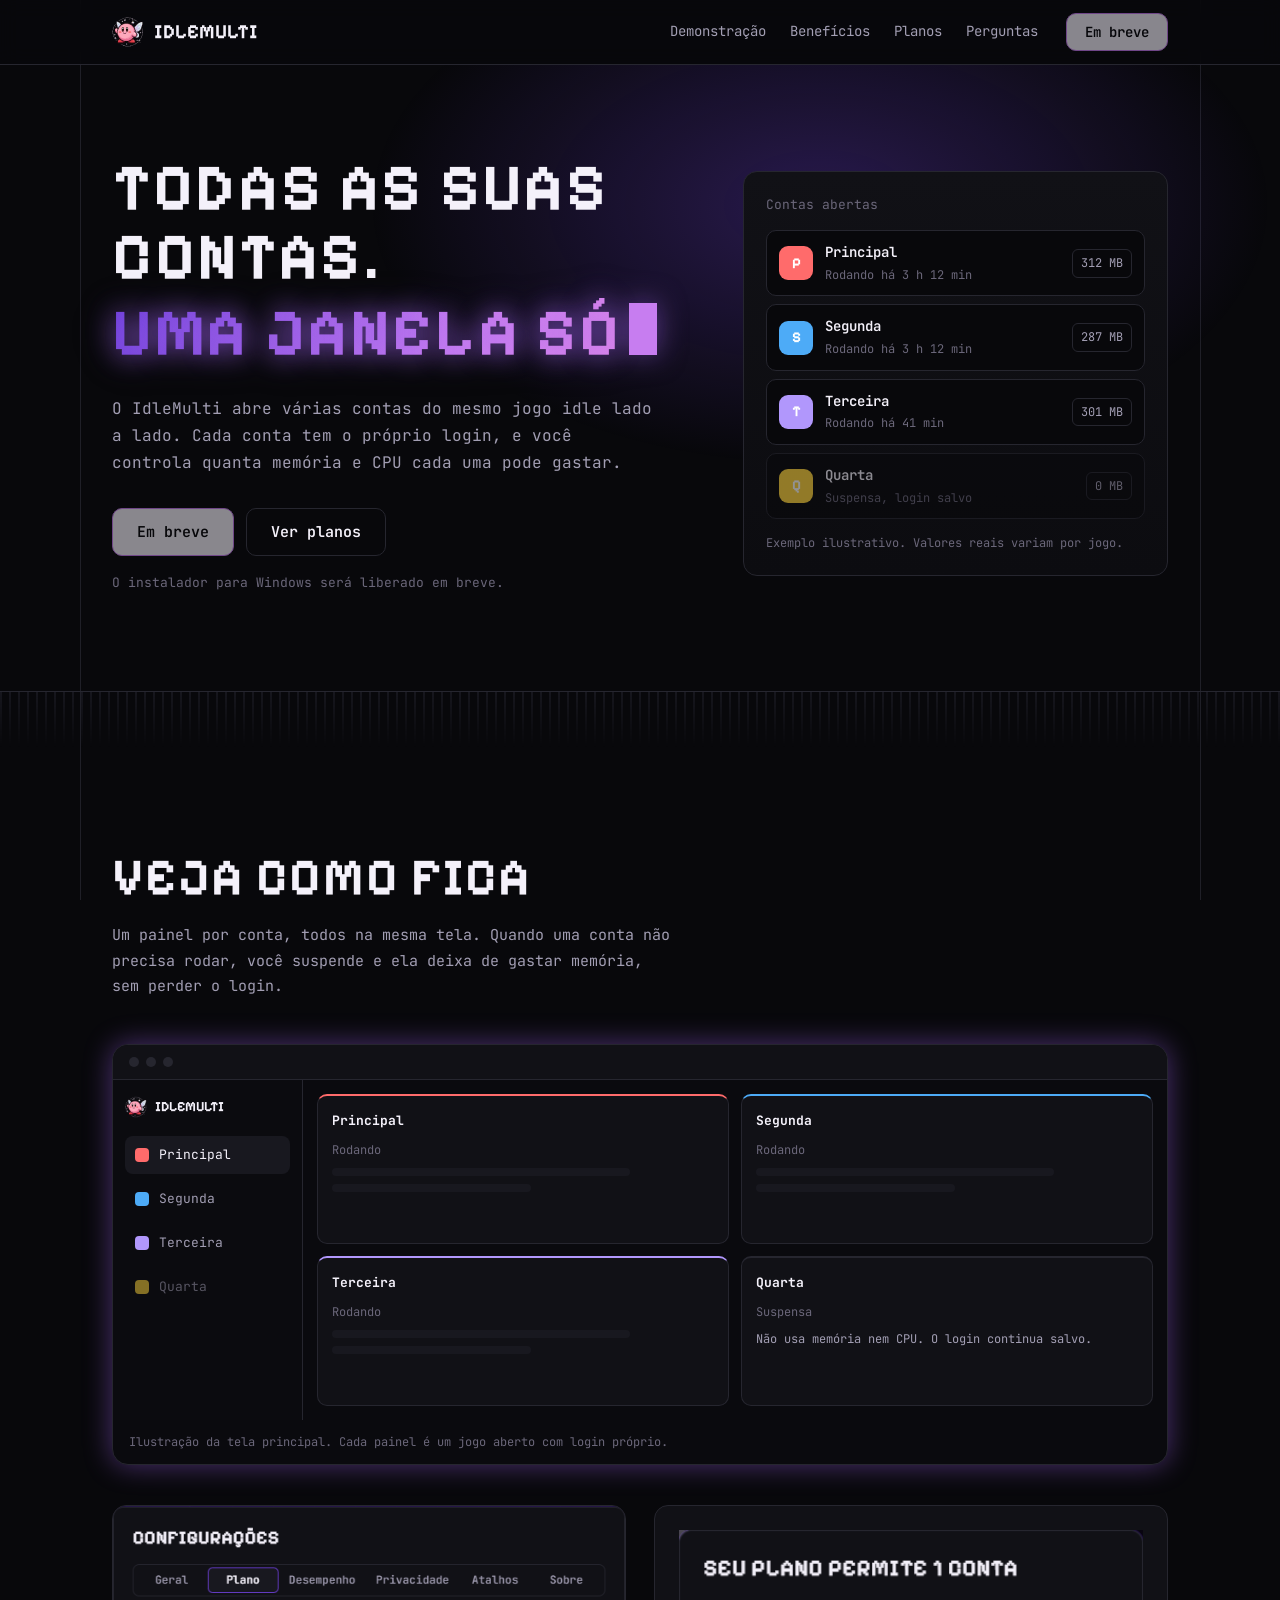
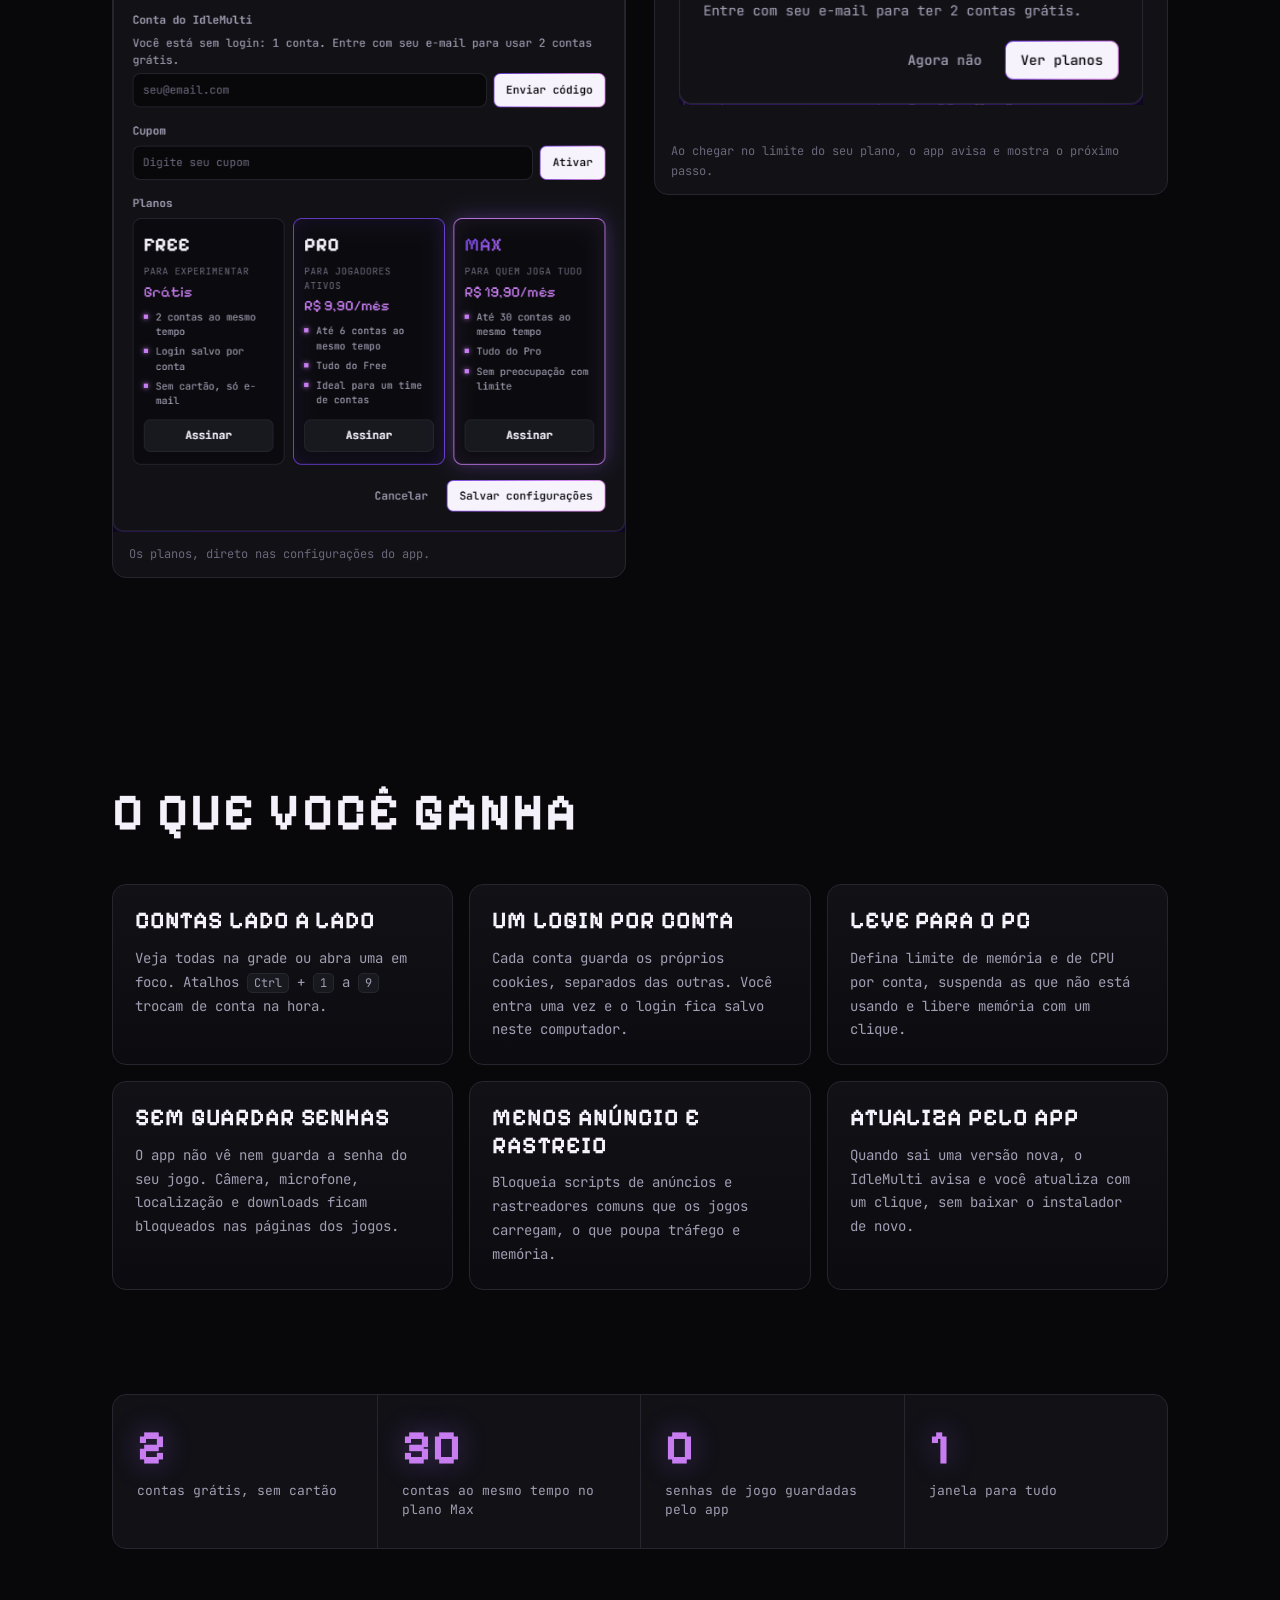
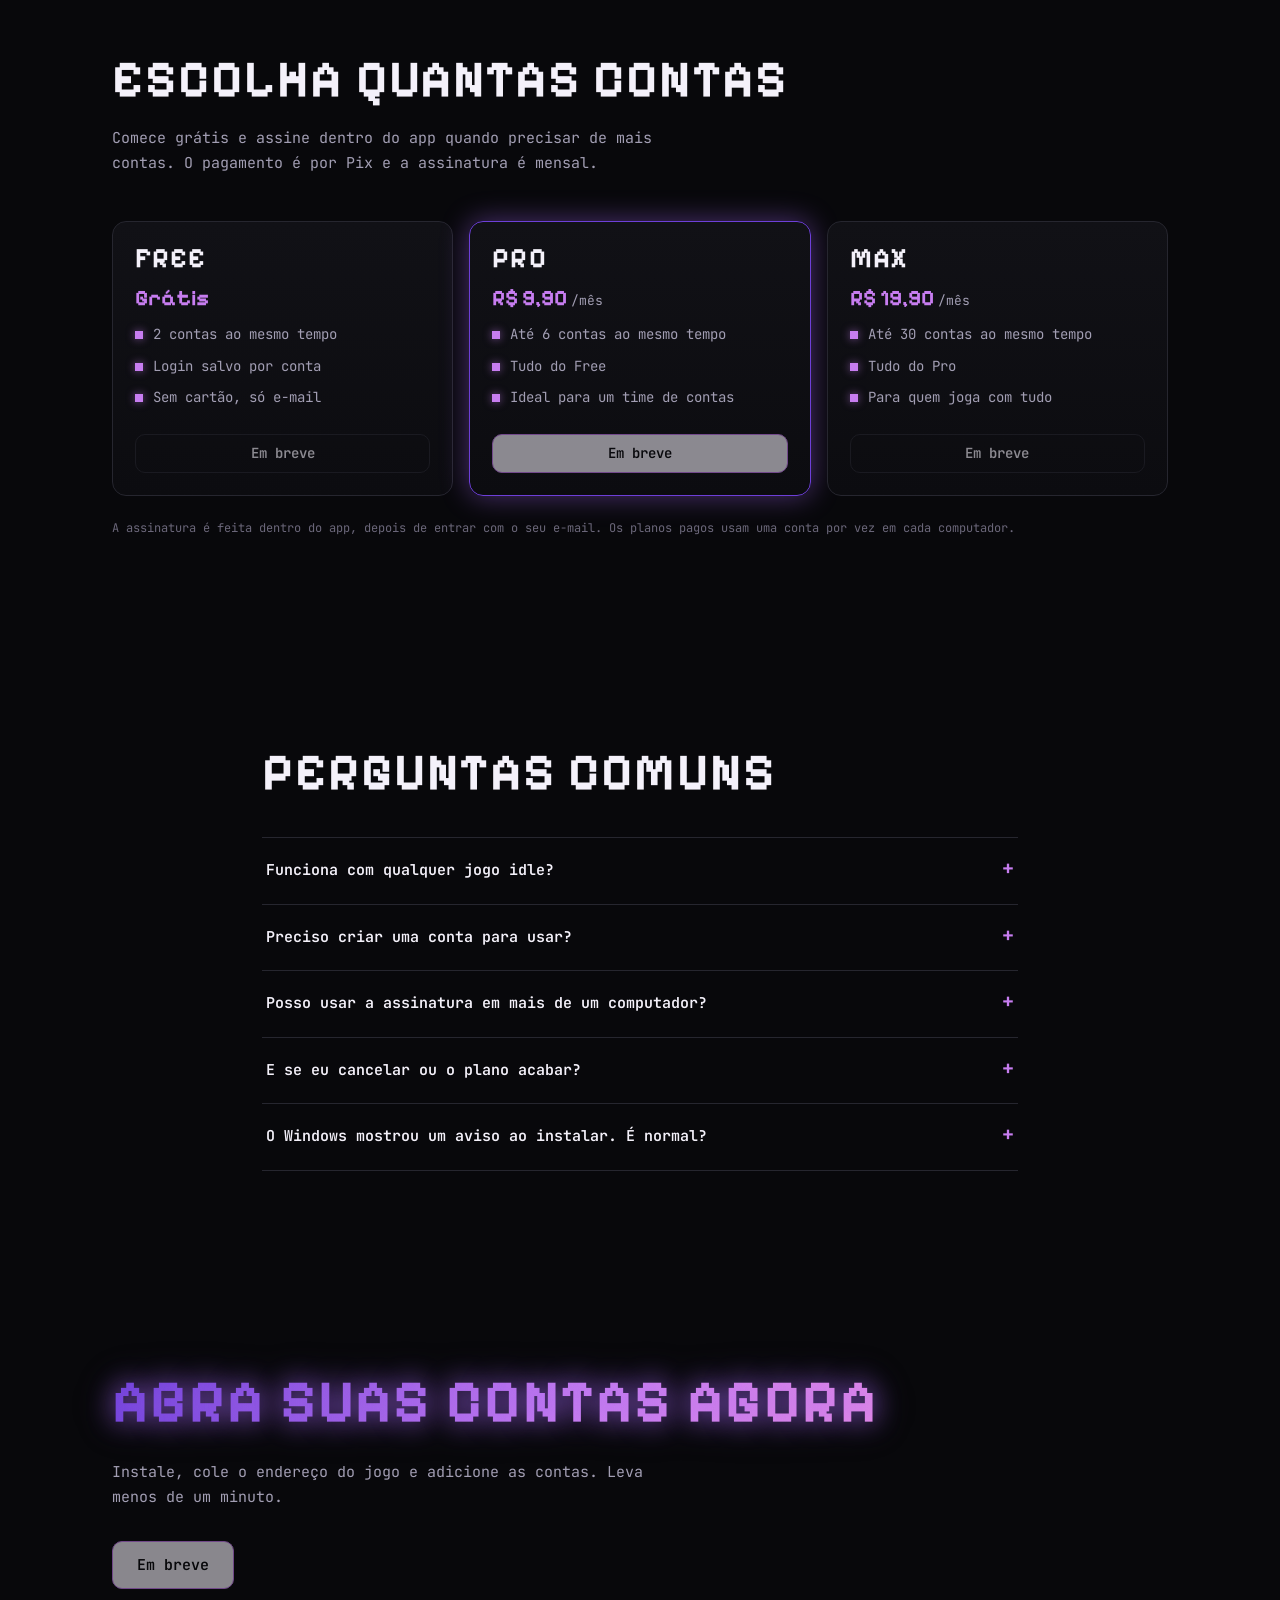
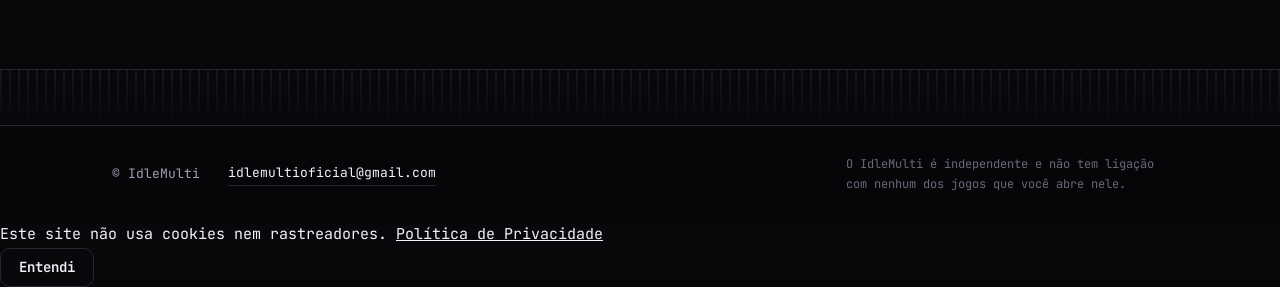
==== commit 1a3465e1: "Trocar style inline das cores de exemplo por classes (CSP sem unsafe-inline) Co-Authored-By: Claude " ====
--- a/public/index.html
+++ b/public/index.html
@@ -234,8 +234,6 @@
   <div class="wrap foot-in">
     <span>© IdleMulti</span>
     <a href="mailto:idlemultioficial@gmail.com">idlemultioficial@gmail.com</a>
-    <a href="/termos.html">Termos de Uso</a>
-    <a href="/privacidade.html">Privacidade</a>
     <span class="fine">O IdleMulti é independente e não tem ligação com nenhum dos jogos que você abre nele.</span>
   </div>
 </footer>
--- a/public/styles.css
+++ b/public/styles.css
@@ -201,61 +201,6 @@
 .foot-in a { color: var(--text); text-decoration: none; border-bottom: 1px solid var(--line); }
 .foot-in .fine { margin: 0 0 0 auto; max-width: 46ch; }
 
-/* Páginas legais (termos.html, privacidade.html): texto longo legível */
-.doc-wrap { max-width: 820px; padding-block: 72px 96px; }
-.doc-kicker { color: var(--ring); font-size: 13px; letter-spacing: .08em; text-transform: uppercase; }
-.doc-head h1 { margin-top: 10px; font-size: clamp(30px, 5vw, 52px); }
-.doc-meta { display: flex; flex-wrap: wrap; gap: 6px 18px; margin-top: 18px; color: var(--muted); font-size: 13px; }
-.doc-meta span { padding: 3px 10px; border: 1px solid var(--line); border-radius: 6px; background: var(--surface); }
-.doc-intro { max-width: 68ch; margin-top: 22px; color: var(--muted); }
-.toc { margin-top: 40px; }
-.toc ol { margin: 0; padding-left: 0; list-style: none; columns: 2; column-gap: 32px; counter-reset: toc; font-size: 14px; }
-.toc li { counter-increment: toc; break-inside: avoid; padding: 3px 0; }
-.toc li::before { content: counter(toc) "."; display: inline-block; min-width: 2.4ch; color: var(--faint); }
-.toc a, .doc a { color: var(--text); text-decoration: none; border-bottom: 1px solid var(--ring-deep); }
-.toc a:hover, .doc a:hover { border-bottom-color: var(--ring); }
-.doc { max-width: 68ch; }
-.doc section { padding-top: 48px; }
-.doc h2 { font-size: clamp(20px, 3vw, 26px); line-height: 1.2; margin-bottom: 16px; }
-.doc h3 { margin: 22px 0 8px; font-size: 15px; color: var(--ring); }
-.doc p, .doc ul { color: #d6d2e0; }
-.doc p + p, .doc p + ul, .doc ul + p { margin-top: 14px; }
-.doc ul { padding-left: 0; list-style: none; display: grid; gap: 10px; }
-.doc ul li { position: relative; padding-left: 20px; }
-.doc ul li::before { content: ""; position: absolute; left: 2px; top: .7em; width: 6px; height: 6px; background: var(--ring); box-shadow: 0 0 8px rgba(199, 125, 240, .6); }
-.doc strong { color: var(--text); }
-.doc code { padding: 1px 6px; border: 1px solid var(--line); border-radius: 5px; background: var(--raised); font-size: .9em; }
-.doc-table { margin: 6px 0 16px; overflow-x: auto; border: 1px solid var(--line); border-radius: 12px; background: var(--surface); }
-.doc-table table { width: 100%; border-collapse: collapse; font-size: 14px; }
-.doc-table th, .doc-table td { padding: 10px 14px; text-align: left; vertical-align: top; border-top: 1px solid var(--line); }
-.doc-table thead th { border-top: 0; color: var(--faint); font-weight: 600; font-size: 12px; text-transform: uppercase; letter-spacing: .06em; }
-.doc-table td { color: #d6d2e0; }
-.foot-in a[aria-current="page"] { border-bottom-color: var(--ring); }
-
-/* Aviso de privacidade (barra fixa discreta, não bloqueia nada) */
-.privacy-bar {
-  position: fixed; z-index: 20; left: 50%; bottom: 16px; translate: -50% 0; width: min(calc(100% - 32px), 760px);
-  display: flex; align-items: center; gap: 10px 18px; padding: 12px 14px 12px 18px;
-  border: 1px solid var(--line); border-radius: 12px; background: rgba(17, 17, 22, .94); backdrop-filter: blur(10px);
-  box-shadow: 0 10px 30px rgba(0, 0, 0, .5); color: var(--muted); font-size: 13px; line-height: 1.5;
-}
-.has-privacy-bar .foot { padding-bottom: 84px; }
-.privacy-bar p { flex: 1; }
-.privacy-bar a { color: var(--text); text-decoration: none; border-bottom: 1px solid var(--ring-deep); white-space: nowrap; }
-.privacy-bar .btn { flex: none; padding: 8px 14px; font-size: 13px; }
-
-/* Diálogo de aceite antes de baixar */
-.accept { width: min(calc(100% - 32px), 480px); max-height: calc(100% - 32px); margin: auto; padding: 0; color: var(--text); border: 1px solid var(--ring-deep); border-radius: 14px; background: linear-gradient(180deg, var(--surface), #0c0c10); box-shadow: var(--glow); }
-.accept::backdrop { background: rgba(4, 4, 6, .78); backdrop-filter: blur(3px); }
-.accept-body { display: grid; gap: 16px; padding: 24px; }
-.accept h2 { font-size: 26px; }
-.accept p { color: var(--muted); font-size: 14px; }
-.accept-check { display: flex; gap: 12px; align-items: flex-start; padding: 14px; border: 1px solid var(--line); border-radius: 10px; background: var(--bg); font-size: 14px; cursor: pointer; }
-.accept-check input { flex: none; width: 18px; height: 18px; margin-top: 3px; accent-color: var(--ring); cursor: pointer; }
-.accept-check a { color: var(--text); border-bottom: 1px solid var(--ring); text-decoration: none; }
-.accept-actions { display: flex; flex-wrap: wrap; justify-content: flex-end; gap: 10px; }
-.accept .btn:disabled { opacity: .45; cursor: not-allowed; box-shadow: none; }
-
 /* Responsivo */
 @media (max-width: 960px) {
   .hero-in { grid-template-columns: 1fr; gap: 44px; padding-bottom: 72px; }
@@ -276,11 +221,6 @@
   .win-body { grid-template-columns: 1fr; }
   .win-side { display: none; }
   .win-grid { grid-template-columns: 1fr; }
-  .doc-wrap { padding-block: 48px 72px; }
-  .toc ol { columns: 1; }
-  .privacy-bar { flex-wrap: wrap; bottom: 10px; }
-  .privacy-bar .btn { margin-left: auto; }
-  .has-privacy-bar .foot { padding-bottom: 120px; }
 }
 
 @media (prefers-reduced-motion: reduce) {
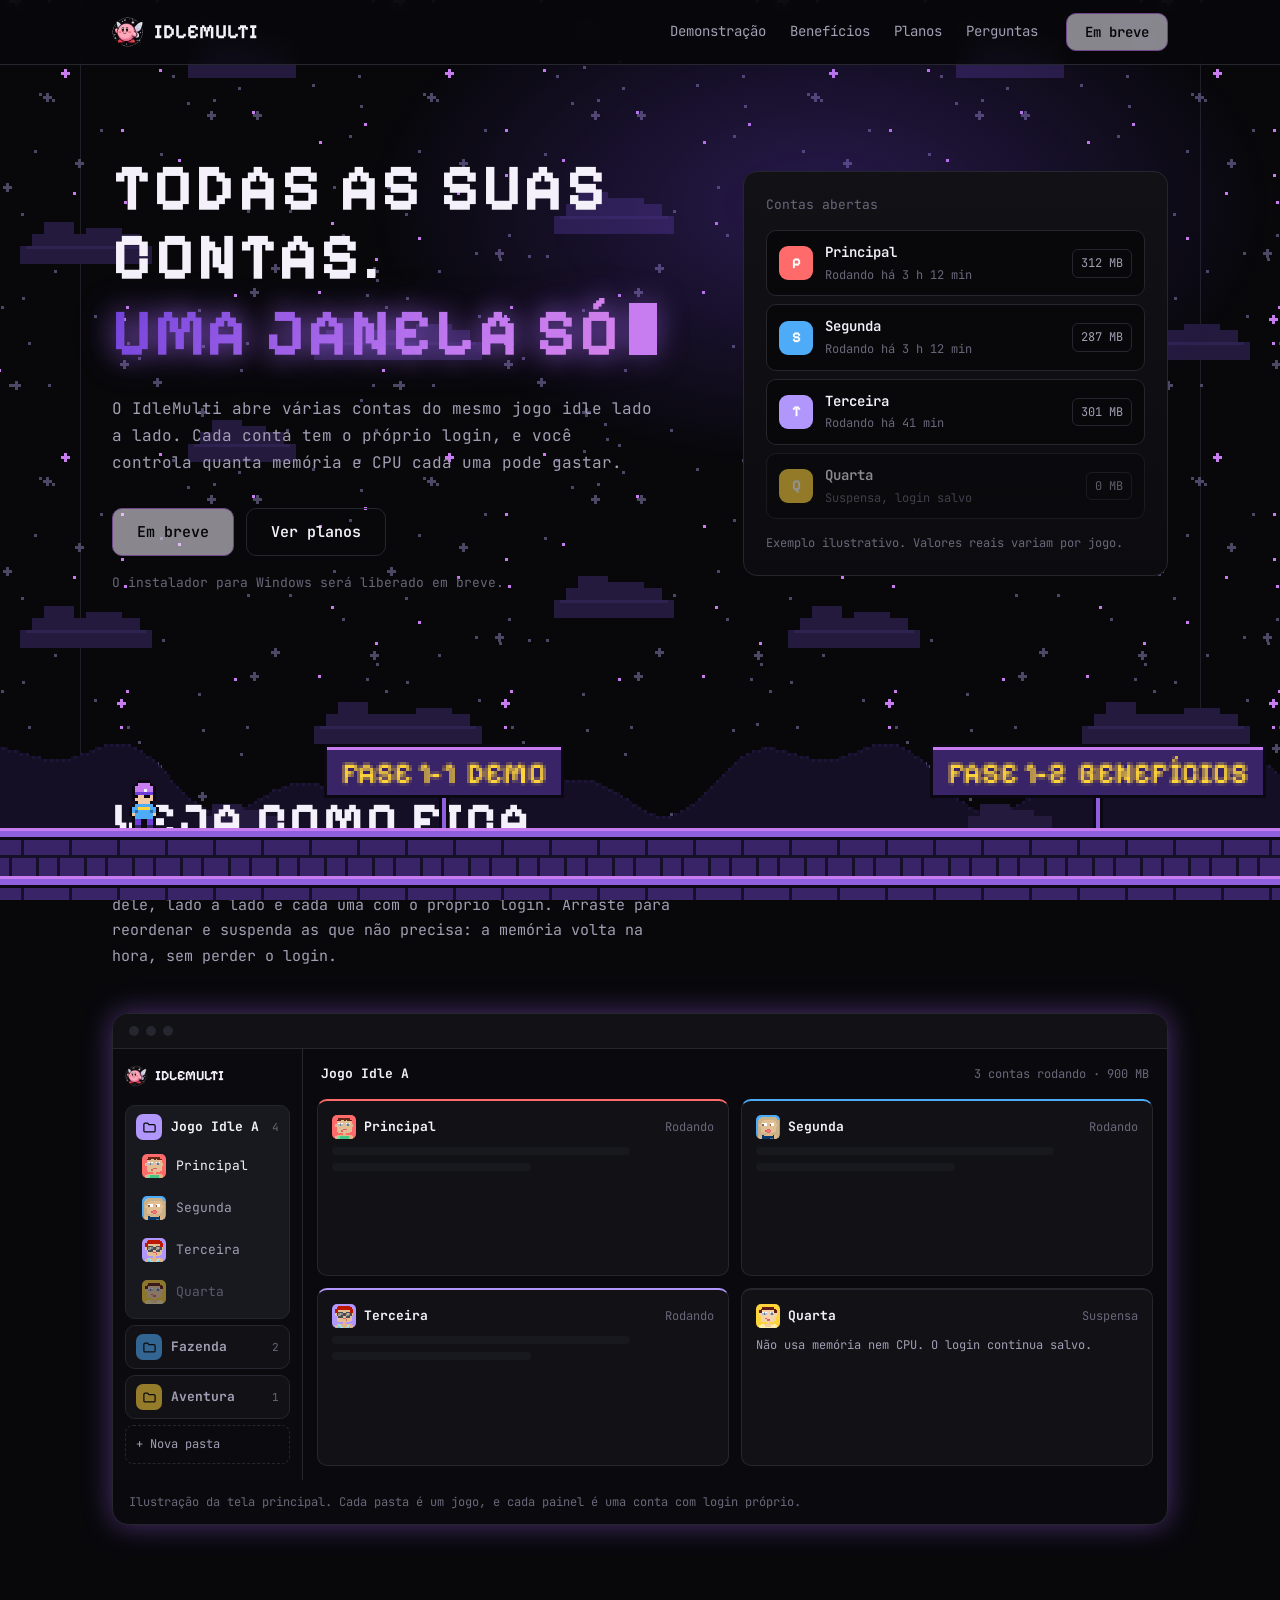
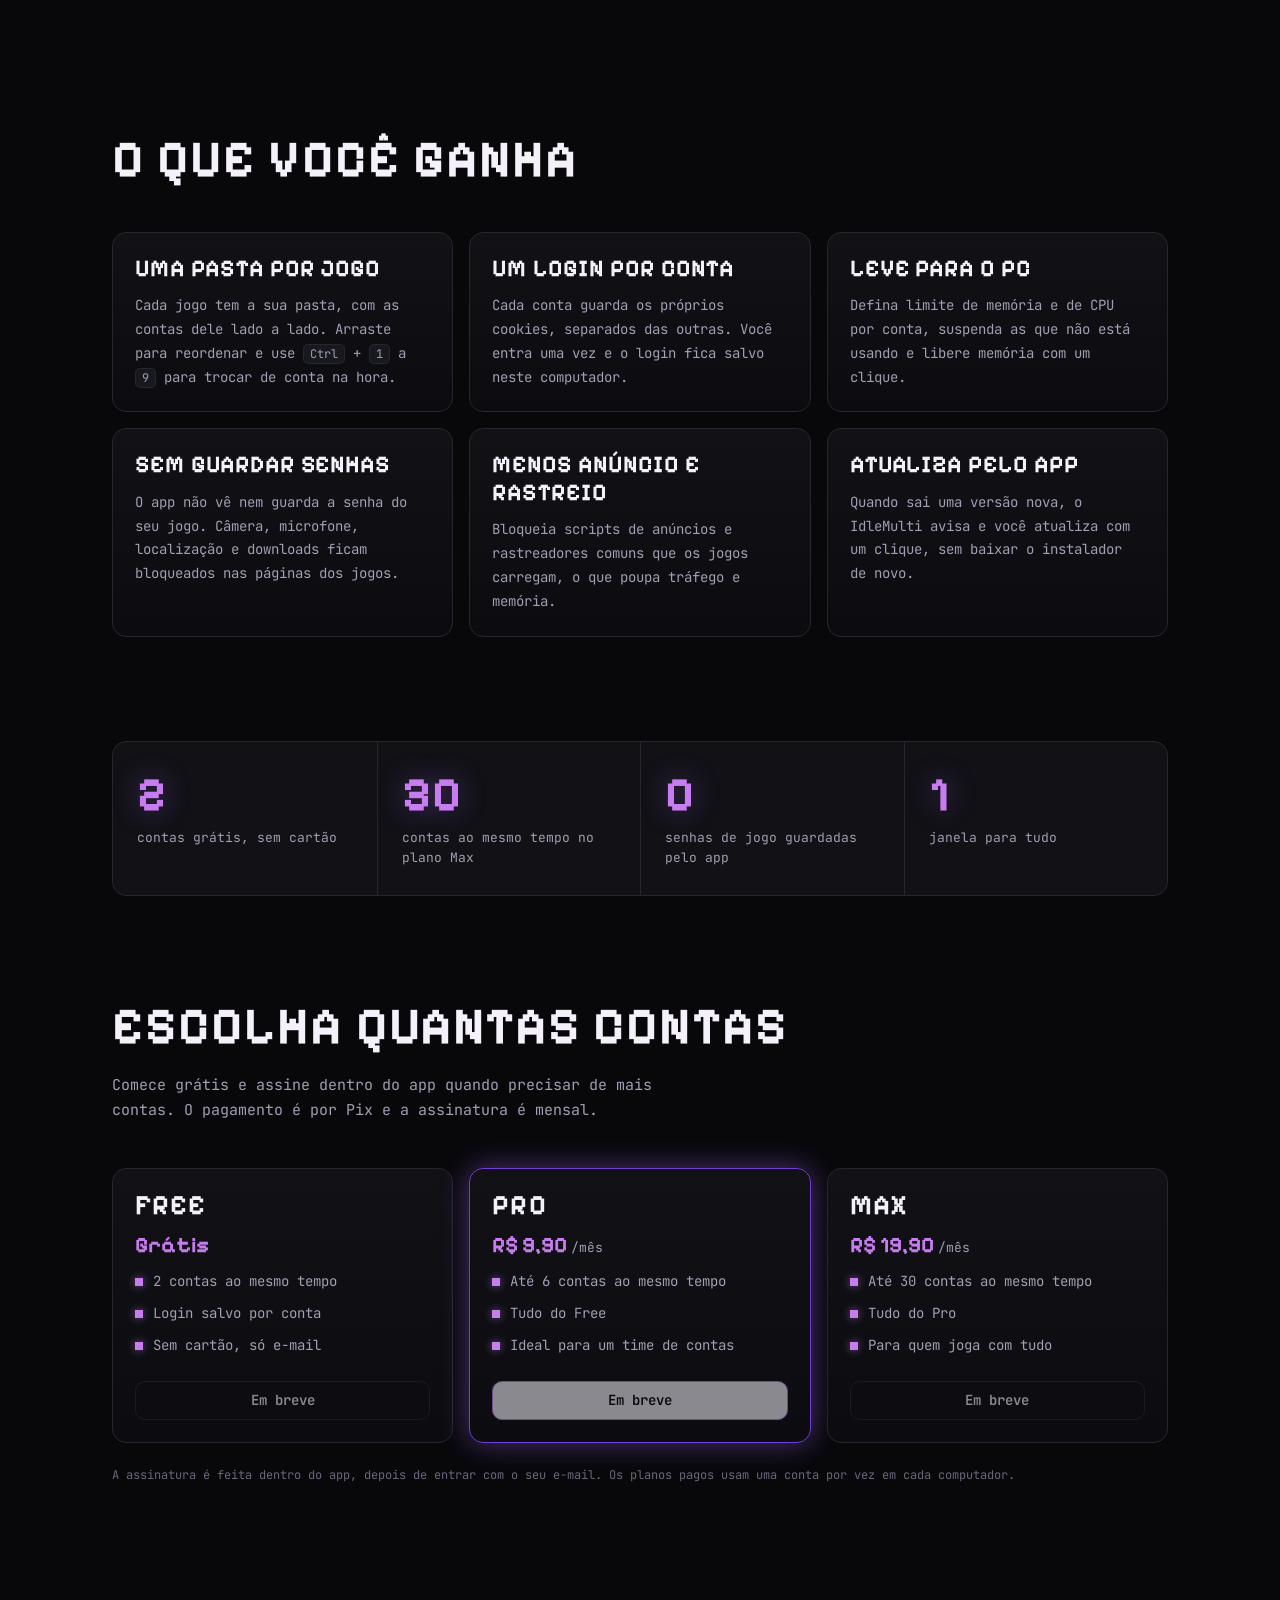
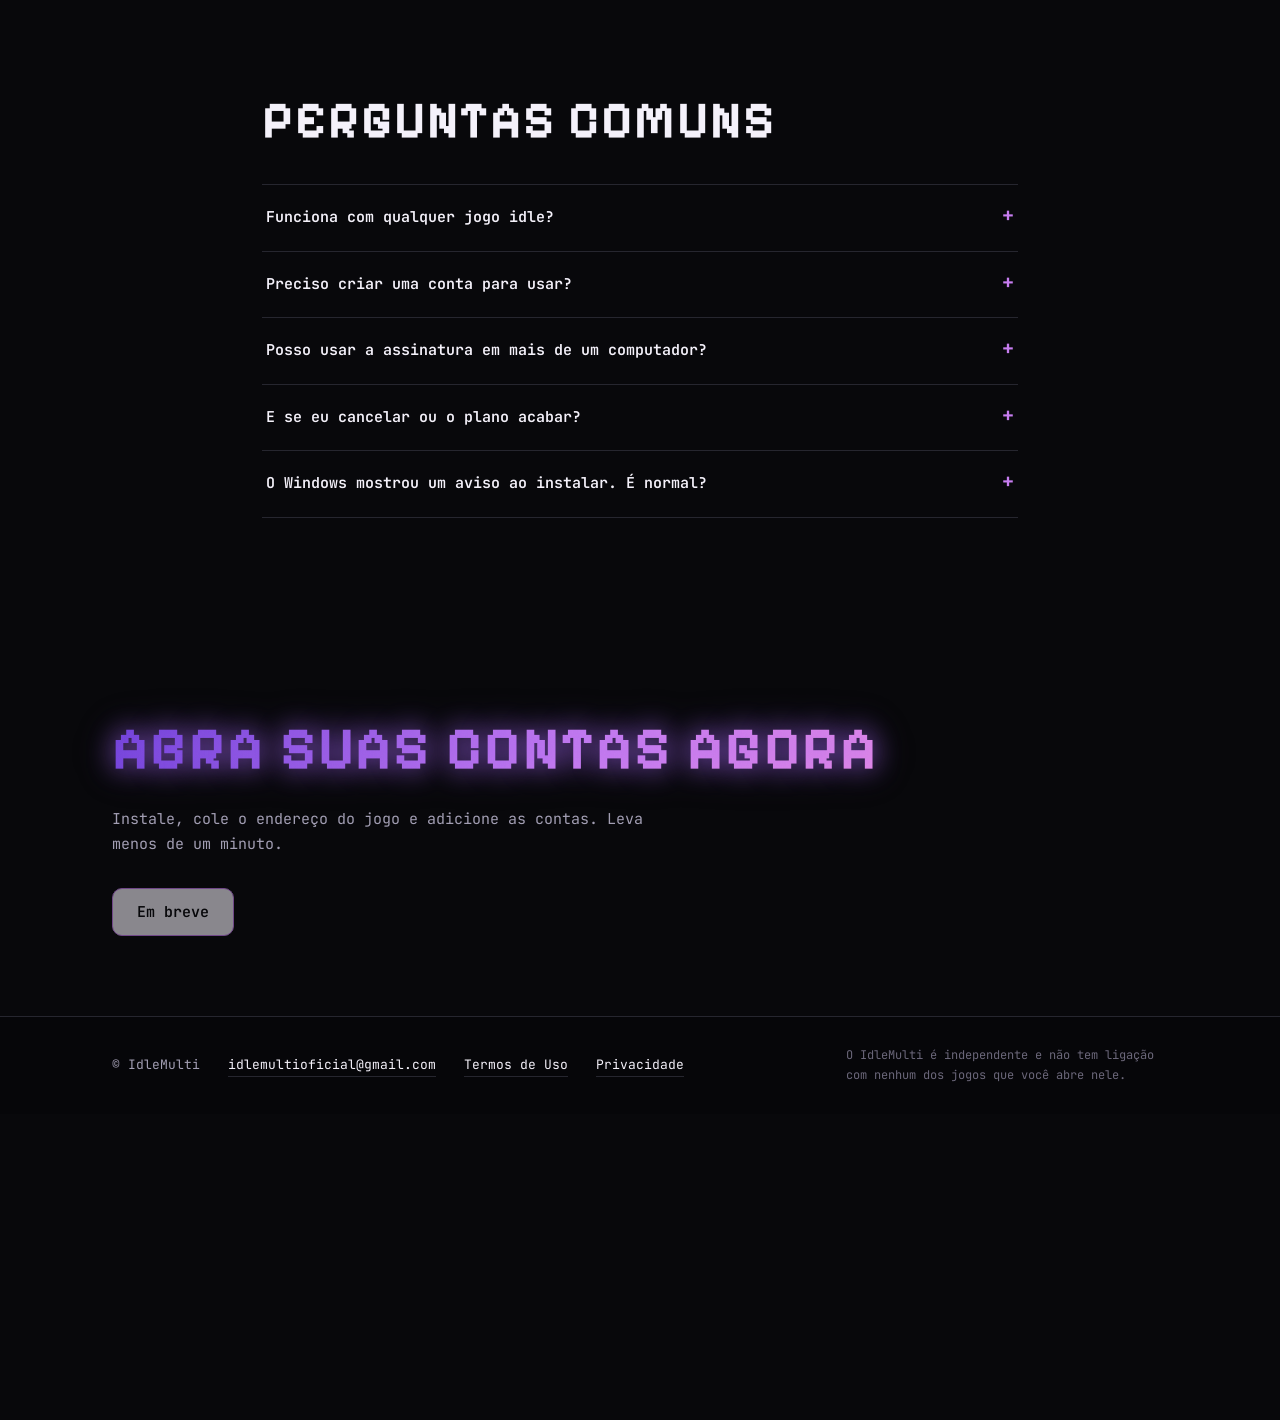
==== commit 53bfe2ae: "Mundo retrô em Three.js e demo com pastas por jogo - Cena 2.5D (câmera ortográfica, arte pixel em có" ====
--- a/public/index.html
+++ b/public/index.html
@@ -67,38 +67,38 @@
   <section class="sec" id="demo">
     <div class="wrap">
       <h2 class="pixel">Veja como fica</h2>
-      <p class="sec-lead">Um painel por conta, todos na mesma tela. Quando uma conta não precisa rodar, você suspende e ela deixa de gastar memória, sem perder o login.</p>
-
-      <figure class="window" aria-label="Ilustração da janela do IdleMulti com quatro contas">
+      <p class="sec-lead">Cada jogo ganha uma pasta, e dentro dela ficam todas as contas dele, lado a lado e cada uma com o próprio login. Arraste para reordenar e suspenda as que não precisa: a memória volta na hora, sem perder o login.</p>
+
+      <figure class="window" aria-label="Ilustração da janela do IdleMulti com três pastas de jogos e quatro contas abertas na pasta ativa">
         <div class="win-bar"><span></span><span></span><span></span></div>
         <div class="win-body">
           <div class="win-side">
             <div class="side-brand"><img src="assets/logo.png" alt="" width="22" height="22"> IdleMulti</div>
-            <div class="side-item on"><i class="c-red"></i>Principal</div>
-            <div class="side-item"><i class="c-blue"></i>Segunda</div>
-            <div class="side-item"><i class="c-violet"></i>Terceira</div>
-            <div class="side-item dim"><i class="c-yellow"></i>Quarta</div>
+            <div class="folder on c-violet">
+              <div class="folder-head"><span class="f-badge"><svg viewBox="0 0 24 24" aria-hidden="true"><path d="M3 7a2 2 0 0 1 2-2h4l2 2.5h8a2 2 0 0 1 2 2V17a2 2 0 0 1-2 2H5a2 2 0 0 1-2-2z"/></svg></span><b>Jogo Idle A</b><em>4</em></div>
+              <div class="folder-accs">
+                <div class="side-item on c-red"><span class="av"><img src="assets/avatars/pixel-01.svg" alt="" width="24" height="24"></span>Principal</div>
+                <div class="side-item c-blue"><span class="av"><img src="assets/avatars/pixel-03.svg" alt="" width="24" height="24"></span>Segunda</div>
+                <div class="side-item c-violet"><span class="av"><img src="assets/avatars/pixel-05.svg" alt="" width="24" height="24"></span>Terceira</div>
+                <div class="side-item dim c-yellow"><span class="av"><img src="assets/avatars/pixel-07.svg" alt="" width="24" height="24"></span>Quarta</div>
+              </div>
+            </div>
+            <div class="folder c-blue"><div class="folder-head"><span class="f-badge"><svg viewBox="0 0 24 24" aria-hidden="true"><path d="M3 7a2 2 0 0 1 2-2h4l2 2.5h8a2 2 0 0 1 2 2V17a2 2 0 0 1-2 2H5a2 2 0 0 1-2-2z"/></svg></span><b>Fazenda</b><em>2</em></div></div>
+            <div class="folder c-yellow"><div class="folder-head"><span class="f-badge"><svg viewBox="0 0 24 24" aria-hidden="true"><path d="M3 7a2 2 0 0 1 2-2h4l2 2.5h8a2 2 0 0 1 2 2V17a2 2 0 0 1-2 2H5a2 2 0 0 1-2-2z"/></svg></span><b>Aventura</b><em>1</em></div></div>
+            <div class="side-new">+ Nova pasta</div>
           </div>
-          <div class="win-grid">
-            <div class="pane c-red"><b>Principal</b><span>Rodando</span><em></em><em></em></div>
-            <div class="pane c-blue"><b>Segunda</b><span>Rodando</span><em></em><em></em></div>
-            <div class="pane c-violet"><b>Terceira</b><span>Rodando</span><em></em><em></em></div>
-            <div class="pane off c-yellow"><b>Quarta</b><span>Suspensa</span><p>Não usa memória nem CPU. O login continua salvo.</p></div>
+          <div class="win-main">
+            <div class="win-top"><b>Jogo Idle A</b><span>3 contas rodando · 900 MB</span></div>
+            <div class="win-grid">
+              <div class="pane c-red"><div class="pane-head"><span class="av"><img src="assets/avatars/pixel-01.svg" alt="" width="24" height="24"></span><b>Principal</b><span>Rodando</span></div><em></em><em></em></div>
+              <div class="pane c-blue"><div class="pane-head"><span class="av"><img src="assets/avatars/pixel-03.svg" alt="" width="24" height="24"></span><b>Segunda</b><span>Rodando</span></div><em></em><em></em></div>
+              <div class="pane c-violet"><div class="pane-head"><span class="av"><img src="assets/avatars/pixel-05.svg" alt="" width="24" height="24"></span><b>Terceira</b><span>Rodando</span></div><em></em><em></em></div>
+              <div class="pane off c-yellow"><div class="pane-head"><span class="av"><img src="assets/avatars/pixel-07.svg" alt="" width="24" height="24"></span><b>Quarta</b><span>Suspensa</span></div><p>Não usa memória nem CPU. O login continua salvo.</p></div>
+            </div>
           </div>
         </div>
-        <figcaption>Ilustração da tela principal. Cada painel é um jogo aberto com login próprio.</figcaption>
+        <figcaption>Ilustração da tela principal. Cada pasta é um jogo, e cada painel é uma conta com login próprio.</figcaption>
       </figure>
-
-      <div class="shots">
-        <figure>
-          <img src="assets/app-plano.png" alt="Captura do IdleMulti mostrando a guia Plano com os planos Free, Pro e Max" width="600" height="734" loading="lazy">
-          <figcaption>Os planos, direto nas configurações do app.</figcaption>
-        </figure>
-        <figure>
-          <img src="assets/app-limite.png" alt="Captura do aviso de limite de contas do IdleMulti" width="440" height="165" loading="lazy">
-          <figcaption>Ao chegar no limite do seu plano, o app avisa e mostra o próximo passo.</figcaption>
-        </figure>
-      </div>
     </div>
   </section>
 
@@ -108,8 +108,8 @@
       <h2 class="pixel">O que você ganha</h2>
       <div class="grid3">
         <article class="card feat">
-          <h3 class="pixel">Contas lado a lado</h3>
-          <p>Veja todas na grade ou abra uma em foco. Atalhos <kbd>Ctrl</kbd> + <kbd>1</kbd> a <kbd>9</kbd> trocam de conta na hora.</p>
+          <h3 class="pixel">Uma pasta por jogo</h3>
+          <p>Cada jogo tem a sua pasta, com as contas dele lado a lado. Arraste para reordenar e use <kbd>Ctrl</kbd> + <kbd>1</kbd> a <kbd>9</kbd> para trocar de conta na hora.</p>
         </article>
         <article class="card feat">
           <h3 class="pixel">Um login por conta</h3>
@@ -198,7 +198,7 @@
       <h2 class="pixel">Perguntas comuns</h2>
       <details>
         <summary>Funciona com qualquer jogo idle?</summary>
-        <p>Funciona com jogos que rodam no navegador. Você cola o endereço do jogo nas configurações e todas as contas abrem nele.</p>
+        <p>Funciona com jogos que rodam no navegador. Cada jogo ganha a sua pasta: você cola o endereço dele e todas as contas daquela pasta abrem nele.</p>
       </details>
       <details>
         <summary>Preciso criar uma conta para usar?</summary>
@@ -234,10 +234,13 @@
   <div class="wrap foot-in">
     <span>© IdleMulti</span>
     <a href="mailto:idlemultioficial@gmail.com">idlemultioficial@gmail.com</a>
+    <a href="/termos.html">Termos de Uso</a>
+    <a href="/privacidade.html">Privacidade</a>
     <span class="fine">O IdleMulti é independente e não tem ligação com nenhum dos jogos que você abre nele.</span>
   </div>
 </footer>
 
 <script src="main.js" defer></script>
+<script type="module" src="world/gate.js"></script>
 </body>
 </html>
--- a/public/styles.css
+++ b/public/styles.css
@@ -133,23 +133,34 @@
 .win-side { padding: 16px 12px; border-right: 1px solid var(--line); background: #0b0b0f; display: grid; align-content: start; gap: 6px; }
 .side-brand { display: flex; align-items: center; gap: 8px; margin-bottom: 12px; font: 700 14px/1 var(--font-pixel); text-transform: uppercase; }
 .side-item { display: flex; align-items: center; gap: 10px; padding: 8px 10px; border-radius: 8px; color: var(--muted); font-size: 13px; }
+.folder { display: grid; gap: 4px; padding: 6px; border: 1px solid var(--line); border-radius: 10px; background: var(--surface); }
+.folder.on { background: var(--raised); }
+.folder-head { display: flex; align-items: center; gap: 9px; padding: 2px 4px; color: var(--muted); font-size: 13px; }
+.folder.on .folder-head { color: var(--text); }
+.f-badge { display: grid; place-items: center; flex: none; width: 26px; height: 26px; border-radius: 7px; background: var(--c); color: #08080b; opacity: .55; }
+.folder.on .f-badge { opacity: 1; }
+.f-badge svg { width: 15px; height: 15px; fill: none; stroke: currentColor; stroke-width: 2; stroke-linejoin: round; }
+.folder-head em { margin-left: auto; color: var(--faint); font-size: 11px; font-style: normal; }
+.folder-accs { display: grid; gap: 2px; }
+.av { display: grid; place-items: center; flex: none; width: 24px; height: 24px; border-radius: 5px; background: var(--c); overflow: hidden; }
+.av img { width: 100%; height: 100%; image-rendering: pixelated; }
+.side-new { padding: 8px 10px; border: 1px dashed var(--line); border-radius: 8px; color: var(--muted); font-size: 12px; }
 .side-item.on { background: var(--raised); color: var(--text); }
 .side-item.dim { opacity: .5; }
-.side-item i { width: 14px; height: 14px; border-radius: 4px; background: var(--c); }
+.win-main { display: grid; grid-template-rows: auto 1fr; min-width: 0; }
+.win-top { display: flex; align-items: baseline; justify-content: space-between; gap: 12px; padding: 14px 18px 0; font-size: 13px; }
+.win-top span { color: var(--faint); font-size: 12px; }
 .win-grid { display: grid; grid-template-columns: 1fr 1fr; grid-auto-rows: 1fr; gap: 12px; padding: 14px; }
 .pane { position: relative; display: grid; align-content: start; gap: 8px; padding: 14px; border: 1px solid var(--line); border-top: 2px solid var(--c); border-radius: 10px; background: var(--surface); }
+.pane-head { display: flex; align-items: center; gap: 8px; }
 .pane b { font-size: 13px; }
-.pane span { color: var(--faint); font-size: 12px; }
+.pane-head > span:last-child { margin-left: auto; color: var(--faint); font-size: 12px; }
 .pane em { display: block; height: 8px; border-radius: 4px; background: var(--raised); }
 .pane em:first-of-type { width: 78%; }
 .pane em:last-of-type { width: 52%; }
 .pane.off { border-top-color: var(--line); }
 .pane.off p { color: var(--muted); font-size: 12px; line-height: 1.5; }
-.window figcaption, .shots figcaption { padding: 12px 16px; color: var(--faint); font-size: 12px; }
-.shots { display: grid; grid-template-columns: minmax(0, 1fr) minmax(0, 1fr); gap: 28px; margin-top: 40px; align-items: start; }
-.shots figure { border: 1px solid var(--line); border-radius: 14px; background: var(--surface); overflow: hidden; }
-.shots img { width: 100%; }
-.shots figure:last-child img { padding: 24px; }
+.window figcaption { padding: 12px 16px; color: var(--faint); font-size: 12px; }
 
 /* Benefícios */
 .grid3 { display: grid; grid-template-columns: repeat(3, minmax(0, 1fr)); gap: 16px; margin-top: 44px; }
@@ -201,6 +212,61 @@
 .foot-in a { color: var(--text); text-decoration: none; border-bottom: 1px solid var(--line); }
 .foot-in .fine { margin: 0 0 0 auto; max-width: 46ch; }
 
+/* Páginas legais (termos.html, privacidade.html): texto longo legível */
+.doc-wrap { max-width: 820px; padding-block: 72px 96px; }
+.doc-kicker { color: var(--ring); font-size: 13px; letter-spacing: .08em; text-transform: uppercase; }
+.doc-head h1 { margin-top: 10px; font-size: clamp(30px, 5vw, 52px); }
+.doc-meta { display: flex; flex-wrap: wrap; gap: 6px 18px; margin-top: 18px; color: var(--muted); font-size: 13px; }
+.doc-meta span { padding: 3px 10px; border: 1px solid var(--line); border-radius: 6px; background: var(--surface); }
+.doc-intro { max-width: 68ch; margin-top: 22px; color: var(--muted); }
+.toc { margin-top: 40px; }
+.toc ol { margin: 0; padding-left: 0; list-style: none; columns: 2; column-gap: 32px; counter-reset: toc; font-size: 14px; }
+.toc li { counter-increment: toc; break-inside: avoid; padding: 3px 0; }
+.toc li::before { content: counter(toc) "."; display: inline-block; min-width: 2.4ch; color: var(--faint); }
+.toc a, .doc a { color: var(--text); text-decoration: none; border-bottom: 1px solid var(--ring-deep); }
+.toc a:hover, .doc a:hover { border-bottom-color: var(--ring); }
+.doc { max-width: 68ch; }
+.doc section { padding-top: 48px; }
+.doc h2 { font-size: clamp(20px, 3vw, 26px); line-height: 1.2; margin-bottom: 16px; }
+.doc h3 { margin: 22px 0 8px; font-size: 15px; color: var(--ring); }
+.doc p, .doc ul { color: #d6d2e0; }
+.doc p + p, .doc p + ul, .doc ul + p { margin-top: 14px; }
+.doc ul { padding-left: 0; list-style: none; display: grid; gap: 10px; }
+.doc ul li { position: relative; padding-left: 20px; }
+.doc ul li::before { content: ""; position: absolute; left: 2px; top: .7em; width: 6px; height: 6px; background: var(--ring); box-shadow: 0 0 8px rgba(199, 125, 240, .6); }
+.doc strong { color: var(--text); }
+.doc code { padding: 1px 6px; border: 1px solid var(--line); border-radius: 5px; background: var(--raised); font-size: .9em; }
+.doc-table { margin: 6px 0 16px; overflow-x: auto; border: 1px solid var(--line); border-radius: 12px; background: var(--surface); }
+.doc-table table { width: 100%; border-collapse: collapse; font-size: 14px; }
+.doc-table th, .doc-table td { padding: 10px 14px; text-align: left; vertical-align: top; border-top: 1px solid var(--line); }
+.doc-table thead th { border-top: 0; color: var(--faint); font-weight: 600; font-size: 12px; text-transform: uppercase; letter-spacing: .06em; }
+.doc-table td { color: #d6d2e0; }
+.foot-in a[aria-current="page"] { border-bottom-color: var(--ring); }
+
+/* Aviso de privacidade (barra fixa discreta, não bloqueia nada) */
+.privacy-bar {
+  position: fixed; z-index: 20; left: 50%; bottom: 16px; translate: -50% 0; width: min(calc(100% - 32px), 760px);
+  display: flex; align-items: center; gap: 10px 18px; padding: 12px 14px 12px 18px;
+  border: 1px solid var(--line); border-radius: 12px; background: rgba(17, 17, 22, .94); backdrop-filter: blur(10px);
+  box-shadow: 0 10px 30px rgba(0, 0, 0, .5); color: var(--muted); font-size: 13px; line-height: 1.5;
+}
+.has-privacy-bar .foot { padding-bottom: 84px; }
+.privacy-bar p { flex: 1; }
+.privacy-bar a { color: var(--text); text-decoration: none; border-bottom: 1px solid var(--ring-deep); white-space: nowrap; }
+.privacy-bar .btn { flex: none; padding: 8px 14px; font-size: 13px; }
+
+/* Diálogo de aceite antes de baixar */
+.accept { width: min(calc(100% - 32px), 480px); max-height: calc(100% - 32px); margin: auto; padding: 0; color: var(--text); border: 1px solid var(--ring-deep); border-radius: 14px; background: linear-gradient(180deg, var(--surface), #0c0c10); box-shadow: var(--glow); }
+.accept::backdrop { background: rgba(4, 4, 6, .78); backdrop-filter: blur(3px); }
+.accept-body { display: grid; gap: 16px; padding: 24px; }
+.accept h2 { font-size: 26px; }
+.accept p { color: var(--muted); font-size: 14px; }
+.accept-check { display: flex; gap: 12px; align-items: flex-start; padding: 14px; border: 1px solid var(--line); border-radius: 10px; background: var(--bg); font-size: 14px; cursor: pointer; }
+.accept-check input { flex: none; width: 18px; height: 18px; margin-top: 3px; accent-color: var(--ring); cursor: pointer; }
+.accept-check a { color: var(--text); border-bottom: 1px solid var(--ring); text-decoration: none; }
+.accept-actions { display: flex; flex-wrap: wrap; justify-content: flex-end; gap: 10px; }
+.accept .btn:disabled { opacity: .45; cursor: not-allowed; box-shadow: none; }
+
 /* Responsivo */
 @media (max-width: 960px) {
   .hero-in { grid-template-columns: 1fr; gap: 44px; padding-bottom: 72px; }
@@ -208,7 +274,6 @@
   .facts { grid-template-columns: repeat(2, minmax(0, 1fr)); }
   .facts div:nth-child(3) { border-left: 0; }
   .facts div:nth-child(n + 3) { border-top: 1px solid var(--line); }
-  .shots { grid-template-columns: 1fr; }
   .foot-in .fine { margin-left: 0; }
 }
 @media (max-width: 720px) {
@@ -221,6 +286,30 @@
   .win-body { grid-template-columns: 1fr; }
   .win-side { display: none; }
   .win-grid { grid-template-columns: 1fr; }
+  .doc-wrap { padding-block: 48px 72px; }
+  .toc ol { columns: 1; }
+  .privacy-bar { flex-wrap: wrap; bottom: 10px; }
+  .privacy-bar .btn { margin-left: auto; }
+  .has-privacy-bar .foot { padding-bottom: 120px; }
+}
+
+/* Mundo 3D (world/): faixa fixa no rodapé da tela, em dois canvases (fundo atrás do conteúdo, chão e herói na frente). Só existe com .has-world. */
+.world-canvas {
+  position: fixed; z-index: 0; left: 0; bottom: 0; width: 100%; height: clamp(230px, 34vh, 330px);
+  pointer-events: none; image-rendering: pixelated;
+}
+.world-back { height: 100vh; height: 100dvh; }
+.world-front { z-index: 5; }
+.has-world { --world-h: clamp(230px, 34vh, 330px); }
+.has-world body { padding-bottom: var(--world-h); }
+.has-world main, .has-world .nav, .has-world .foot { position: relative; z-index: 1; }
+.has-world .nav { position: sticky; z-index: 10; }
+.has-world .band { display: none; }
+.has-world .feat { transition: opacity .35s, transform .35s, filter .35s, border-color .2s; position: relative; }
+.has-world .feat:not(.is-revealed) { opacity: .3; transform: translateY(12px); filter: grayscale(1); }
+.has-world .feat:not(.is-revealed)::after {
+  content: "?"; position: absolute; top: 14px; right: 18px; color: var(--ring);
+  font: 700 28px/1 var(--font-pixel); text-shadow: var(--glow);
 }
 
 @media (prefers-reduced-motion: reduce) {
